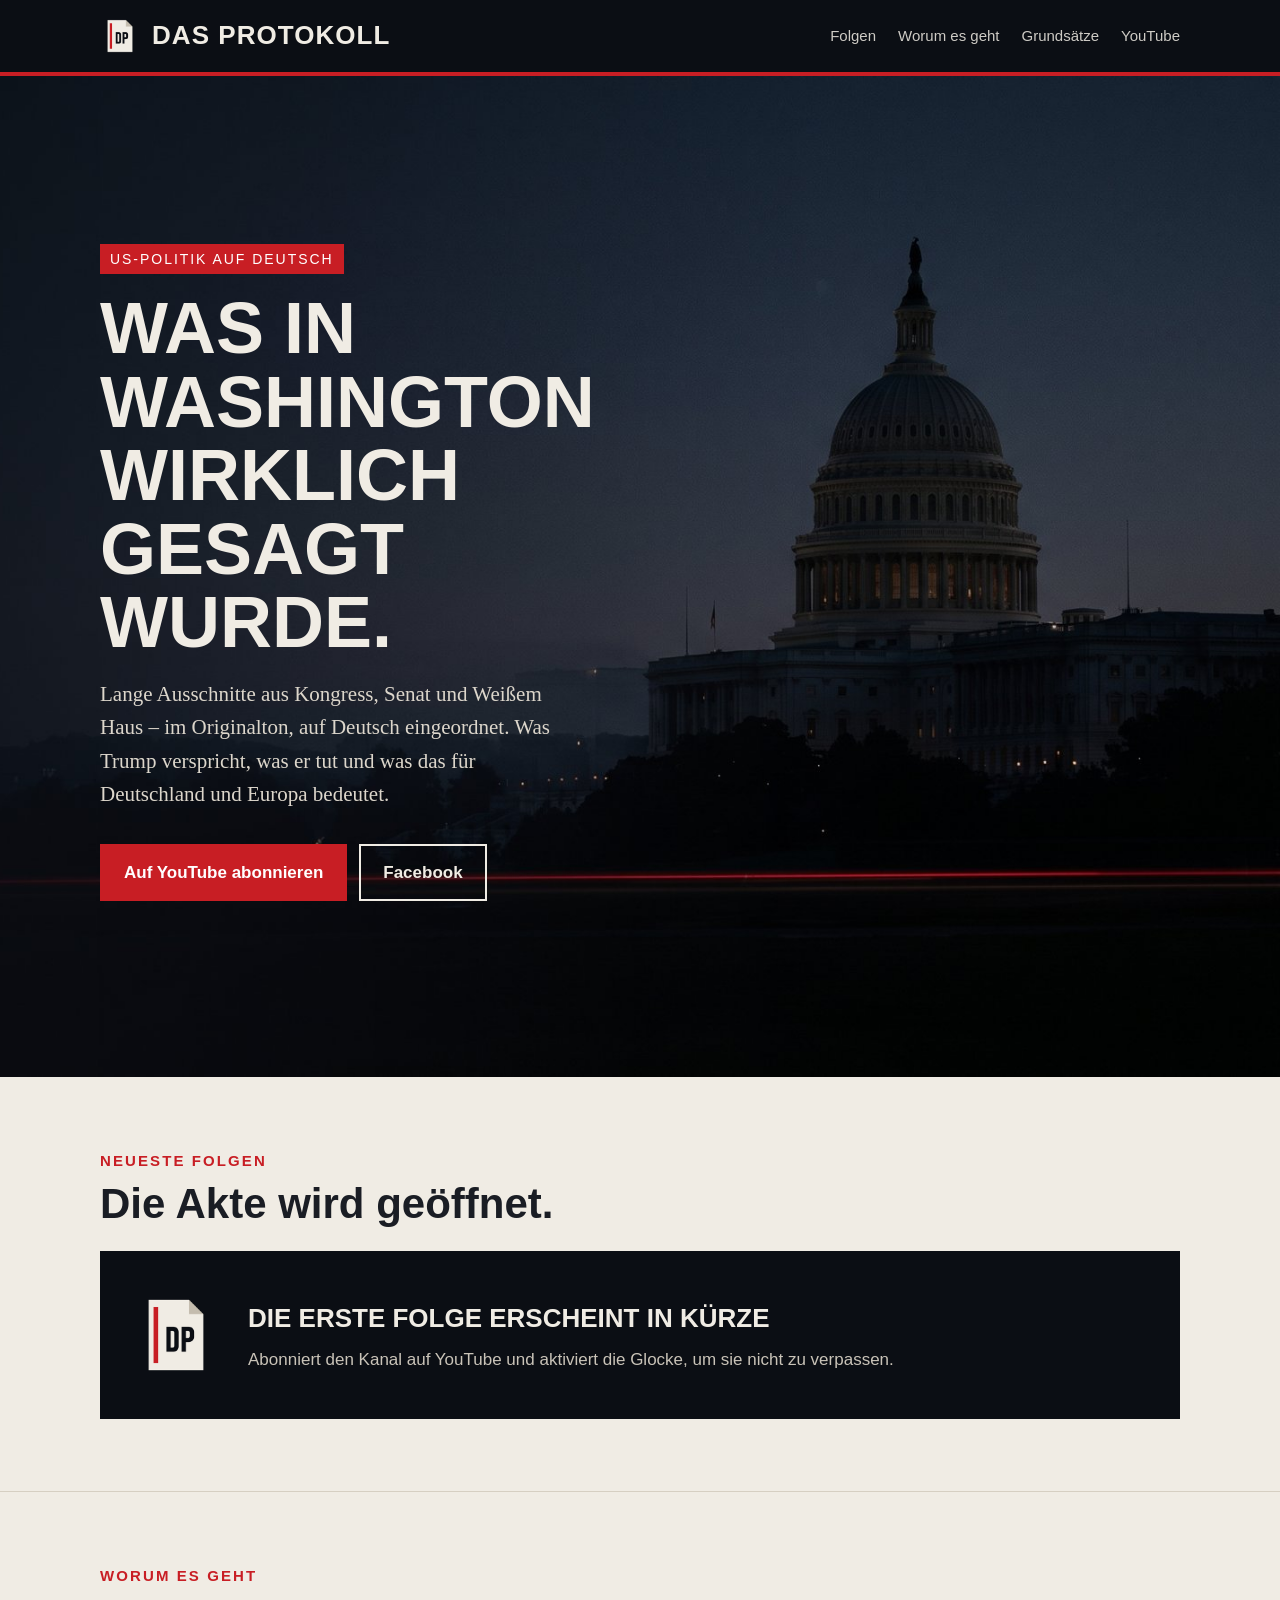
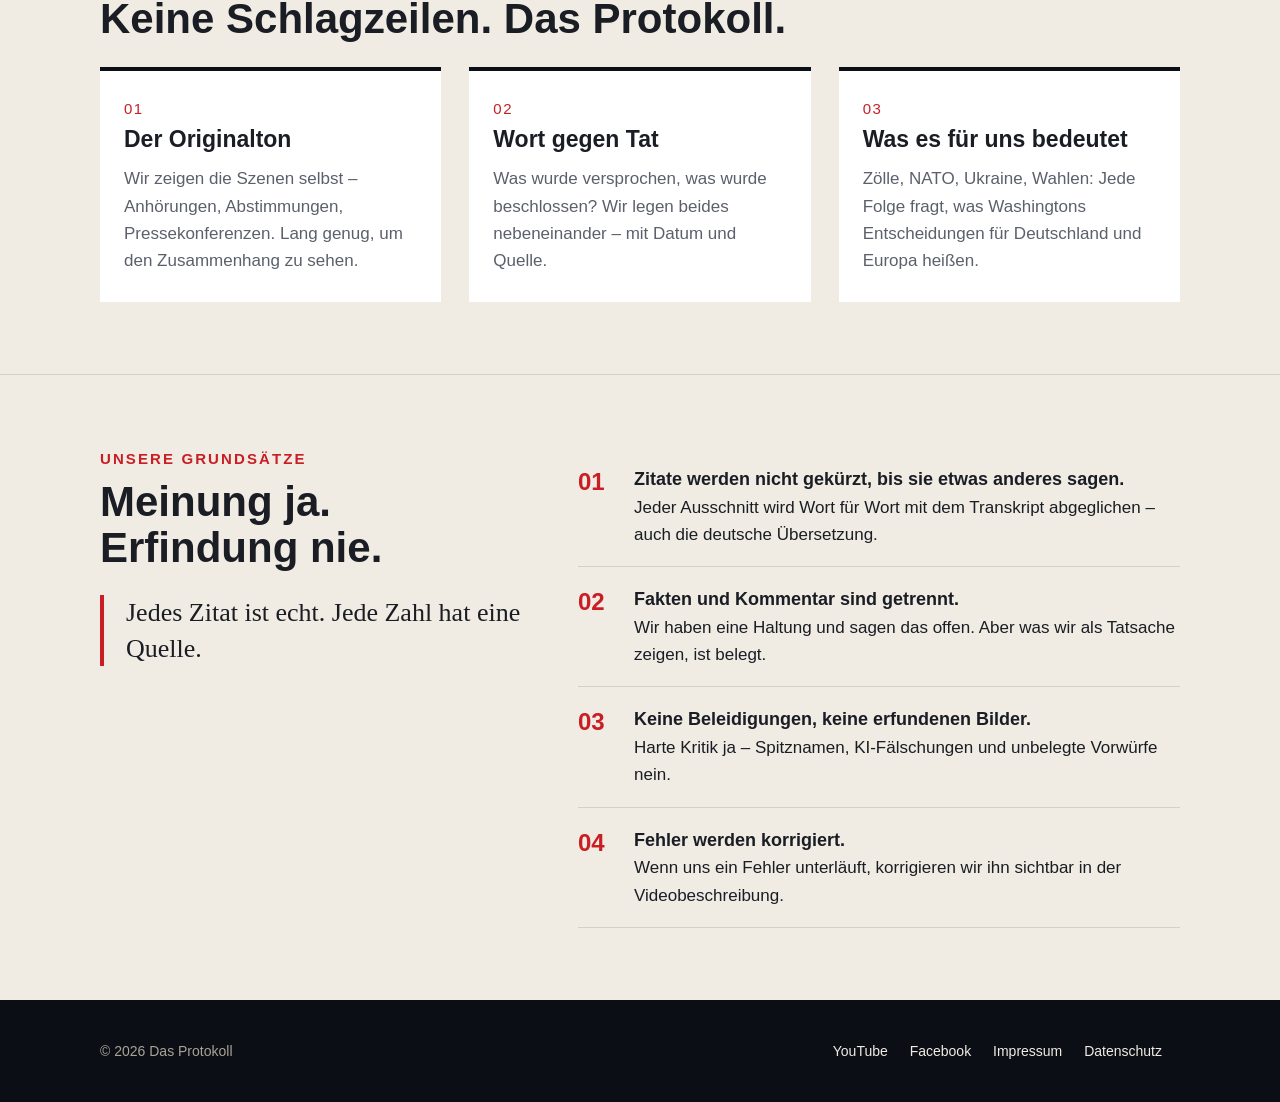
==== index.html @ 6131dcee "Website: erste Version" ====
<!doctype html>
<html lang="de">
<head>
  <meta charset="utf-8">
  <meta name="viewport" content="width=device-width, initial-scale=1">
  <title>Das Protokoll – US-Politik auf Deutsch</title>
  <meta name="description" content="Das Protokoll zeigt, was in Washington wirklich gesagt und beschlossen wurde – mit dem Originalton aus Kongress, Senat und Weißem Haus, auf Deutsch eingeordnet.">
  <meta property="og:title" content="Das Protokoll – US-Politik auf Deutsch">
  <meta property="og:description" content="Was Trump verspricht, was er tut – und was das für Deutschland bedeutet. Mit dem Originalton.">
  <meta property="og:image" content="og.jpg">
  <meta property="og:type" content="website">
  <link rel="icon" href="favicon.png">
  <link rel="stylesheet" href="style.css">
</head>
<body>
  <header class="ust">
    <div class="kap">
      <a class="marka" href="index.html"><img src="logo.png" alt=""><span>Das Protokoll</span></a>
      <nav class="menu">
        <a href="#folgen">Folgen</a>
        <a href="#worum">Worum es geht</a>
        <a href="#grundsaetze">Grundsätze</a>
        <a href="https://www.youtube.com/@DasProtokollUSA">YouTube</a>
      </nav>
    </div>
  </header>

  <section class="giris">
    <div class="kap">
      <span class="ust-etiket">US-Politik auf Deutsch</span>
      <h1>Was in Washington wirklich gesagt wurde.</h1>
      <p>Lange Ausschnitte aus Kongress, Senat und Weißem Haus – im Originalton, auf Deutsch eingeordnet. Was Trump verspricht, was er tut und was das für Deutschland und Europa bedeutet.</p>
      <div class="dugmeler">
        <a class="dugme ana" href="https://www.youtube.com/@DasProtokollUSA?sub_confirmation=1">Auf YouTube abonnieren</a>
        <a class="dugme" href="https://www.facebook.com/profile.php?id=61595643362527">Facebook</a>
      </div>
    </div>
  </section>

  <section id="folgen">
    <div class="kap">
      <p class="bolum-baslik">Neueste Folgen</p>
      <h2>Die Akte wird geöffnet.</h2>
      <div class="folge-bos">
        <img src="logo.png" alt="">
        <div>
          <h3>Die erste Folge erscheint in Kürze</h3>
          <p>Abonniert den Kanal auf YouTube und aktiviert die Glocke, um sie nicht zu verpassen.</p>
        </div>
      </div>
    </div>
  </section>

  <section id="worum" class="ince">
    <div class="kap">
      <p class="bolum-baslik">Worum es geht</p>
      <h2>Keine Schlagzeilen. Das Protokoll.</h2>
      <div class="izgara">
        <div class="kart">
          <p class="no">01</p>
          <h3>Der Originalton</h3>
          <p>Wir zeigen die Szenen selbst – Anhörungen, Abstimmungen, Pressekonferenzen. Lang genug, um den Zusammenhang zu sehen.</p>
        </div>
        <div class="kart">
          <p class="no">02</p>
          <h3>Wort gegen Tat</h3>
          <p>Was wurde versprochen, was wurde beschlossen? Wir legen beides nebeneinander – mit Datum und Quelle.</p>
        </div>
        <div class="kart">
          <p class="no">03</p>
          <h3>Was es für uns bedeutet</h3>
          <p>Zölle, NATO, Ukraine, Wahlen: Jede Folge fragt, was Washingtons Entscheidungen für Deutschland und Europa heißen.</p>
        </div>
      </div>
    </div>
  </section>

  <section id="grundsaetze" class="ince">
    <div class="kap grundsatz">
      <div>
        <p class="bolum-baslik">Unsere Grundsätze</p>
        <h2>Meinung ja. Erfindung nie.</h2>
        <p class="zitat">Jedes Zitat ist echt. Jede Zahl hat eine Quelle.</p>
      </div>
      <ol>
        <li><strong>Zitate werden nicht gekürzt, bis sie etwas anderes sagen.</strong>Jeder Ausschnitt wird Wort für Wort mit dem Transkript abgeglichen – auch die deutsche Übersetzung.</li>
        <li><strong>Fakten und Kommentar sind getrennt.</strong>Wir haben eine Haltung und sagen das offen. Aber was wir als Tatsache zeigen, ist belegt.</li>
        <li><strong>Keine Beleidigungen, keine erfundenen Bilder.</strong>Harte Kritik ja – Spitznamen, KI-Fälschungen und unbelegte Vorwürfe nein.</li>
        <li><strong>Fehler werden korrigiert.</strong>Wenn uns ein Fehler unterläuft, korrigieren wir ihn sichtbar in der Videobeschreibung.</li>
      </ol>
    </div>
  </section>

  <footer class="alt">
    <div class="kap">
      <div>© 2026 Das Protokoll</div>
      <div>
        <a href="https://www.youtube.com/@DasProtokollUSA">YouTube</a>
        <a href="https://www.facebook.com/profile.php?id=61595643362527">Facebook</a>
        <a href="impressum.html">Impressum</a>
        <a href="datenschutz.html">Datenschutz</a>
      </div>
    </div>
  </footer>
</body>
</html>
---- style.css ----
/* Das Protokoll – Website. Keine externen Schriften oder Skripte (DSGVO). */
:root {
  --lacivert: #0B0E14;
  --lacivert-2: #141925;
  --kagit: #F0ECE4;
  --kagit-2: #E4DED2;
  --metin: #1A1D24;
  --soluk: #5B606B;
  --kirmizi: #C81E24;
  --cizgi: #D6CFC2;
  --baslik: "Bahnschrift", "DIN Alternate", "Barlow Condensed", "Roboto Condensed", "Arial Narrow", sans-serif;
  --govde: "Segoe UI", "Helvetica Neue", Arial, sans-serif;
  --serif: Georgia, "Times New Roman", serif;
}

* { box-sizing: border-box; }
html { scroll-behavior: smooth; }
body {
  margin: 0;
  background: var(--kagit);
  color: var(--metin);
  font-family: var(--govde);
  font-size: 17px;
  line-height: 1.6;
  -webkit-font-smoothing: antialiased;
}
a { color: inherit; }
img { max-width: 100%; display: block; }
.kap { max-width: 1120px; margin: 0 auto; padding: 0 20px; }

/* Ust serit */
.ust { background: var(--lacivert); color: var(--kagit); border-bottom: 4px solid var(--kirmizi); }
.ust .kap { display: flex; align-items: center; justify-content: space-between; height: 72px; gap: 16px; }
.marka { display: flex; align-items: center; gap: 12px; text-decoration: none; }
.marka img { width: 40px; height: 40px; }
.marka span { font-family: var(--baslik); font-weight: 700; font-size: 26px; letter-spacing: .04em; text-transform: uppercase; }
.menu { display: flex; gap: 22px; font-size: 15px; }
.menu a { text-decoration: none; opacity: .85; }
.menu a:hover { opacity: 1; text-decoration: underline; text-decoration-color: var(--kirmizi); text-underline-offset: 6px; }

/* Giris */
.giris { background: var(--lacivert) url("hero.jpg") right center / cover no-repeat; color: var(--kagit); }
.giris .kap { padding-top: 96px; padding-bottom: 104px; }
.ust-etiket { display: inline-block; font-family: var(--baslik); font-size: 14px; letter-spacing: .14em; text-transform: uppercase; color: #fff; background: var(--kirmizi); padding: 4px 10px; }
.giris h1 { font-family: var(--baslik); font-weight: 700; font-size: clamp(40px, 6vw, 72px); line-height: 1.02; margin: 18px 0 18px; max-width: 14ch; text-transform: uppercase; }
.giris p { font-family: var(--serif); font-size: clamp(18px, 2vw, 21px); max-width: 46ch; color: #DCD6CB; margin: 0 0 32px; }
.dugmeler { display: flex; flex-wrap: wrap; gap: 12px; }
.dugme { display: inline-flex; align-items: center; gap: 8px; padding: 13px 22px; font-weight: 600; text-decoration: none; border: 2px solid var(--kagit); }
.dugme.ana { background: var(--kirmizi); border-color: var(--kirmizi); color: #fff; }
.dugme:hover { filter: brightness(1.1); }

/* Bolumler */
section { padding: 72px 0; }
.bolum-baslik { font-family: var(--baslik); font-weight: 700; font-size: 15px; letter-spacing: .14em; text-transform: uppercase; color: var(--kirmizi); margin: 0 0 8px; }
h2 { font-family: var(--baslik); font-weight: 700; font-size: clamp(30px, 4vw, 42px); line-height: 1.1; margin: 0 0 24px; }
.ince { border-top: 1px solid var(--cizgi); }

.izgara { display: grid; grid-template-columns: repeat(3, 1fr); gap: 28px; }
.kart { background: #fff; border-top: 4px solid var(--lacivert); padding: 26px 24px 28px; }
.kart h3 { font-family: var(--baslik); font-size: 23px; margin: 0 0 8px; }
.kart p { margin: 0; color: var(--soluk); }
.kart .no { font-family: var(--baslik); color: var(--kirmizi); font-size: 15px; letter-spacing: .1em; }

.folge-bos { background: var(--lacivert); color: var(--kagit); padding: 40px 32px; display: flex; gap: 28px; align-items: center; }
.folge-bos img { width: 88px; flex: none; }
.folge-bos h3 { font-family: var(--baslik); font-size: 26px; margin: 0 0 6px; text-transform: uppercase; }
.folge-bos p { margin: 0; color: #C9C3B8; }

.grundsatz { display: grid; grid-template-columns: 1fr 1.4fr; gap: 48px; align-items: start; }
.grundsatz ol { margin: 0; padding: 0; list-style: none; counter-reset: g; }
.grundsatz li { counter-increment: g; padding: 18px 0 18px 56px; position: relative; border-bottom: 1px solid var(--cizgi); }
.grundsatz li::before { content: counter(g, decimal-leading-zero); position: absolute; left: 0; top: 16px; font-family: var(--baslik); font-weight: 700; font-size: 24px; color: var(--kirmizi); }
.grundsatz li strong { display: block; font-size: 18px; }
.zitat { font-family: var(--serif); font-size: 26px; line-height: 1.35; border-left: 4px solid var(--kirmizi); padding-left: 22px; margin: 0; }

/* Alt bilgi */
.alt { background: var(--lacivert); color: #A9A398; font-size: 14px; padding: 40px 0; }
.alt .kap { display: flex; flex-wrap: wrap; justify-content: space-between; gap: 16px; }
.alt a { color: var(--kagit); text-decoration: none; margin-right: 18px; }
.alt a:hover { text-decoration: underline; }

/* Metin sayfalari (Impressum, Datenschutz) */
.metin { max-width: 760px; padding: 64px 20px 80px; margin: 0 auto; }
.metin h1 { font-family: var(--baslik); font-size: 42px; margin: 0 0 24px; }
.metin h2 { font-size: 24px; margin: 36px 0 10px; }
.uyari { background: #FFF4D6; border-left: 4px solid #D9A400; padding: 12px 16px; }

@media (max-width: 860px) {
  .izgara { grid-template-columns: 1fr; }
  .grundsatz { grid-template-columns: 1fr; gap: 24px; }
  .menu { display: none; }
  .giris { background-position: 70% center; }
  .folge-bos { flex-direction: column; align-items: flex-start; }
}
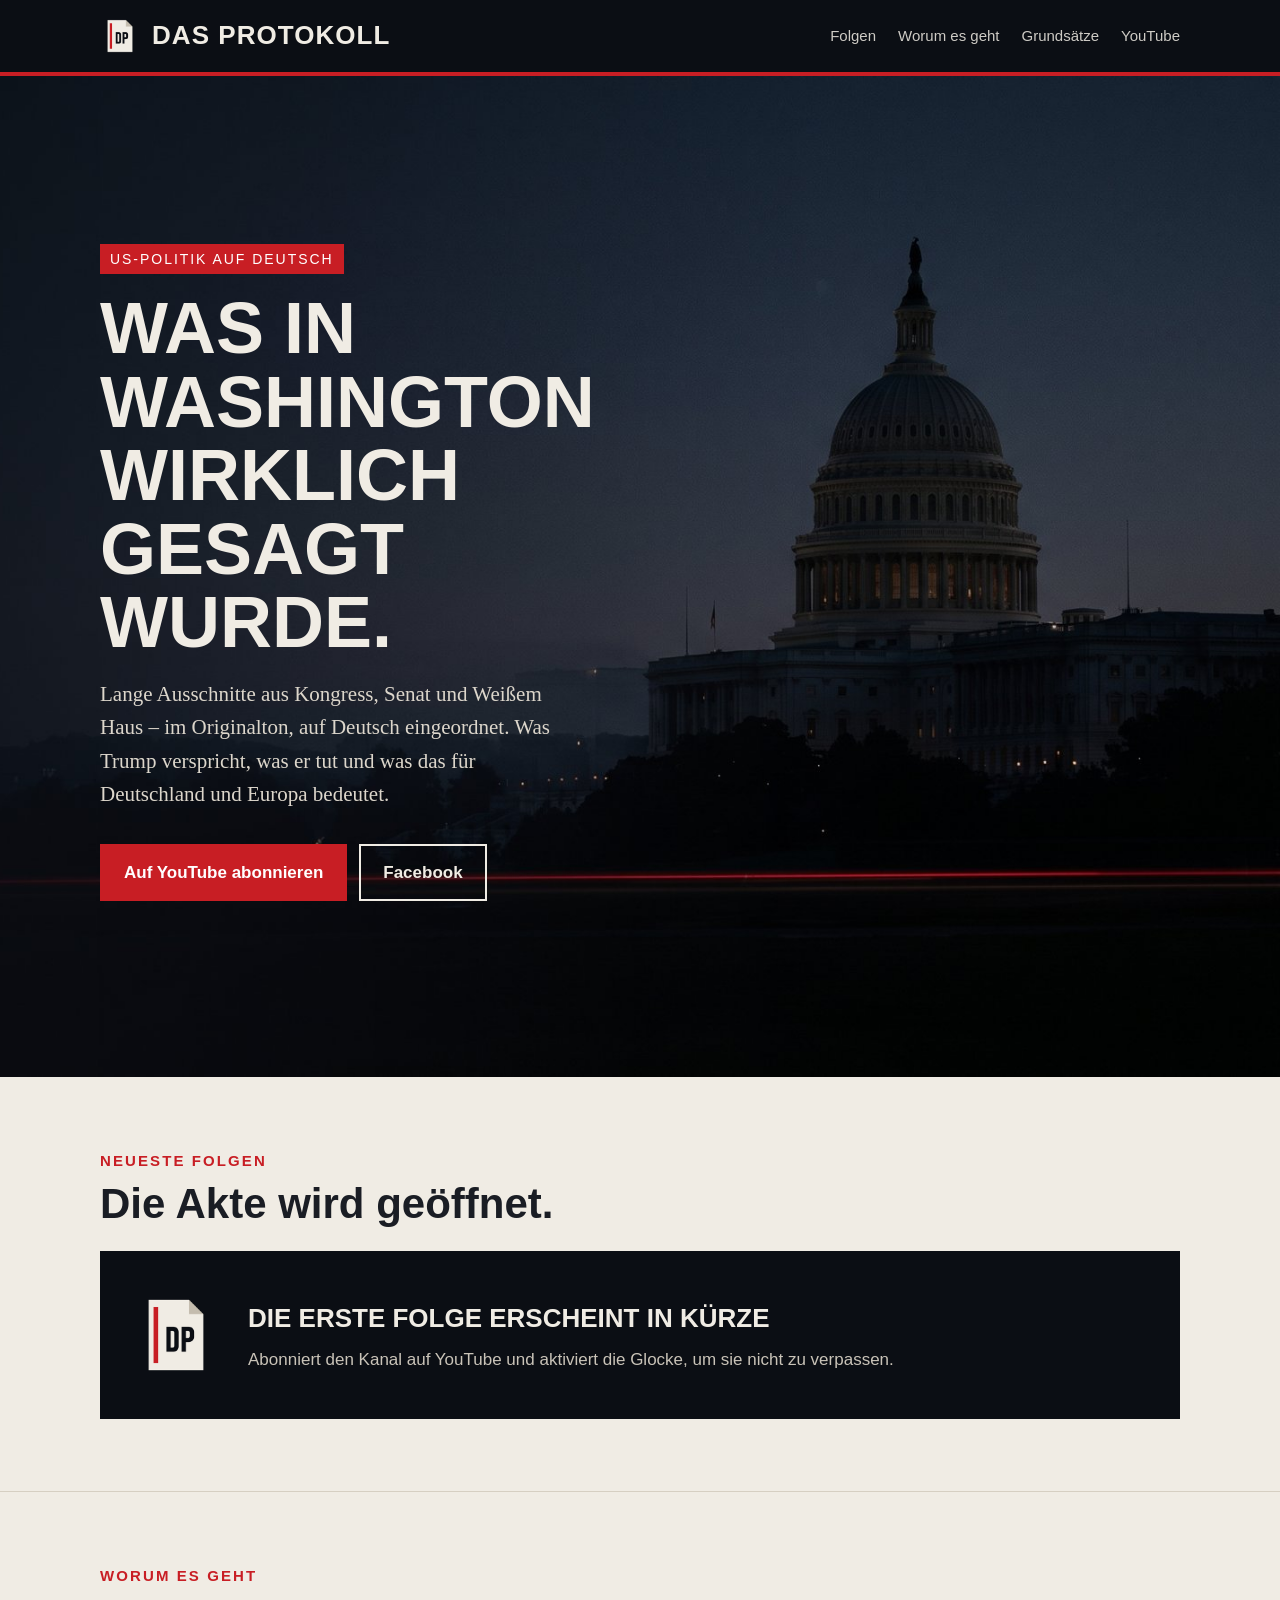
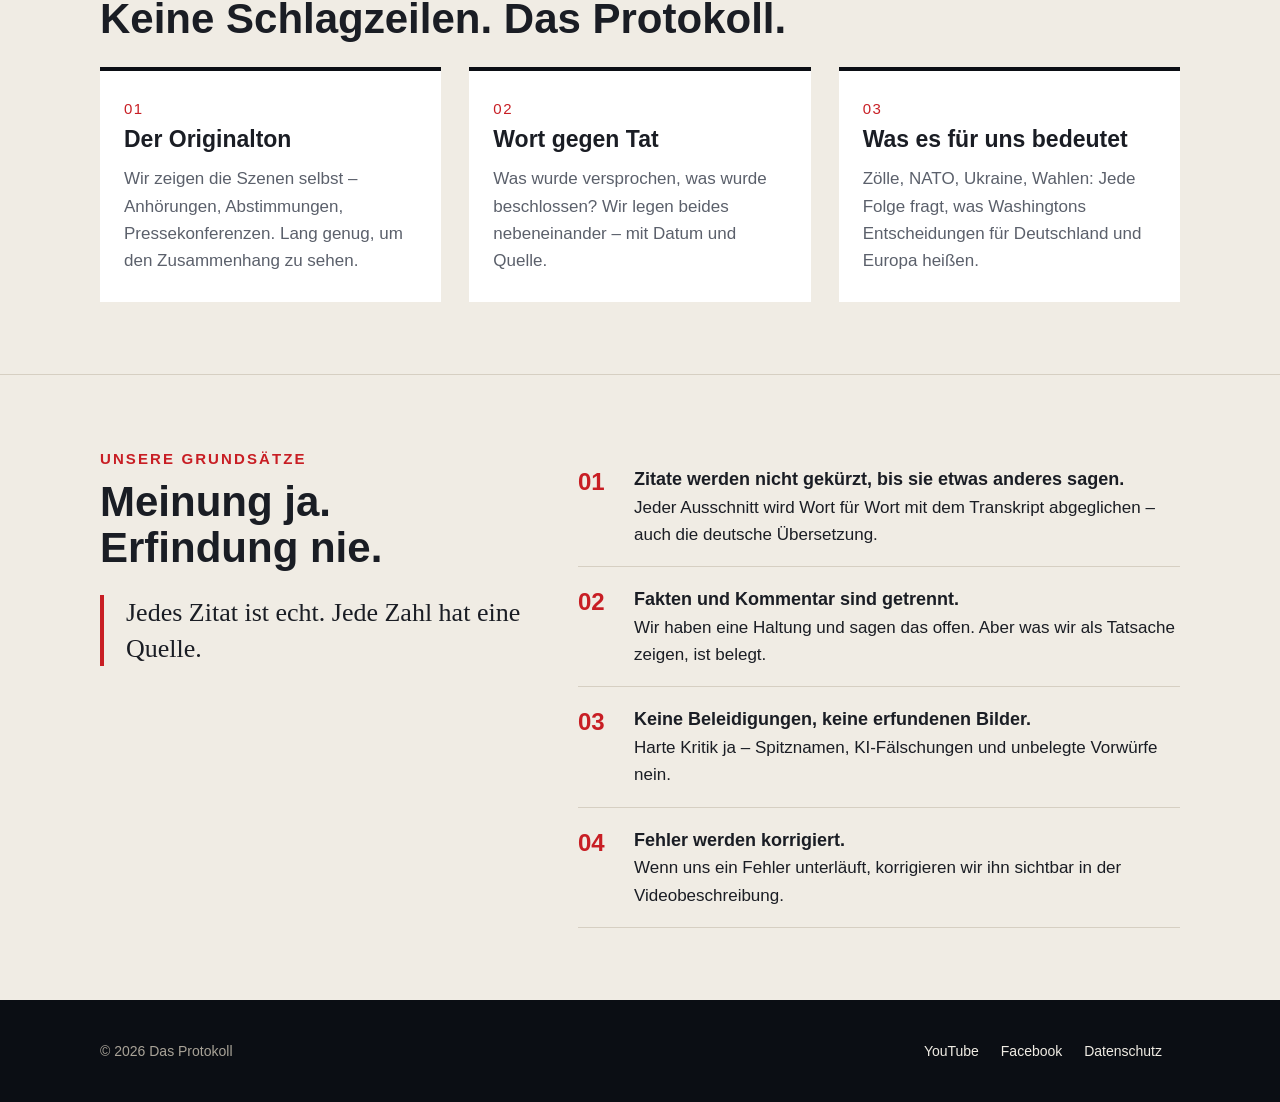
==== commit c98e85b8: "Impressum-Link entfernt" ====
--- a/index.html
+++ b/index.html
@@ -97,7 +97,6 @@
       <div>
         <a href="https://www.youtube.com/@DasProtokollUSA">YouTube</a>
         <a href="https://www.facebook.com/profile.php?id=61595643362527">Facebook</a>
-        <a href="impressum.html">Impressum</a>
         <a href="datenschutz.html">Datenschutz</a>
       </div>
     </div>
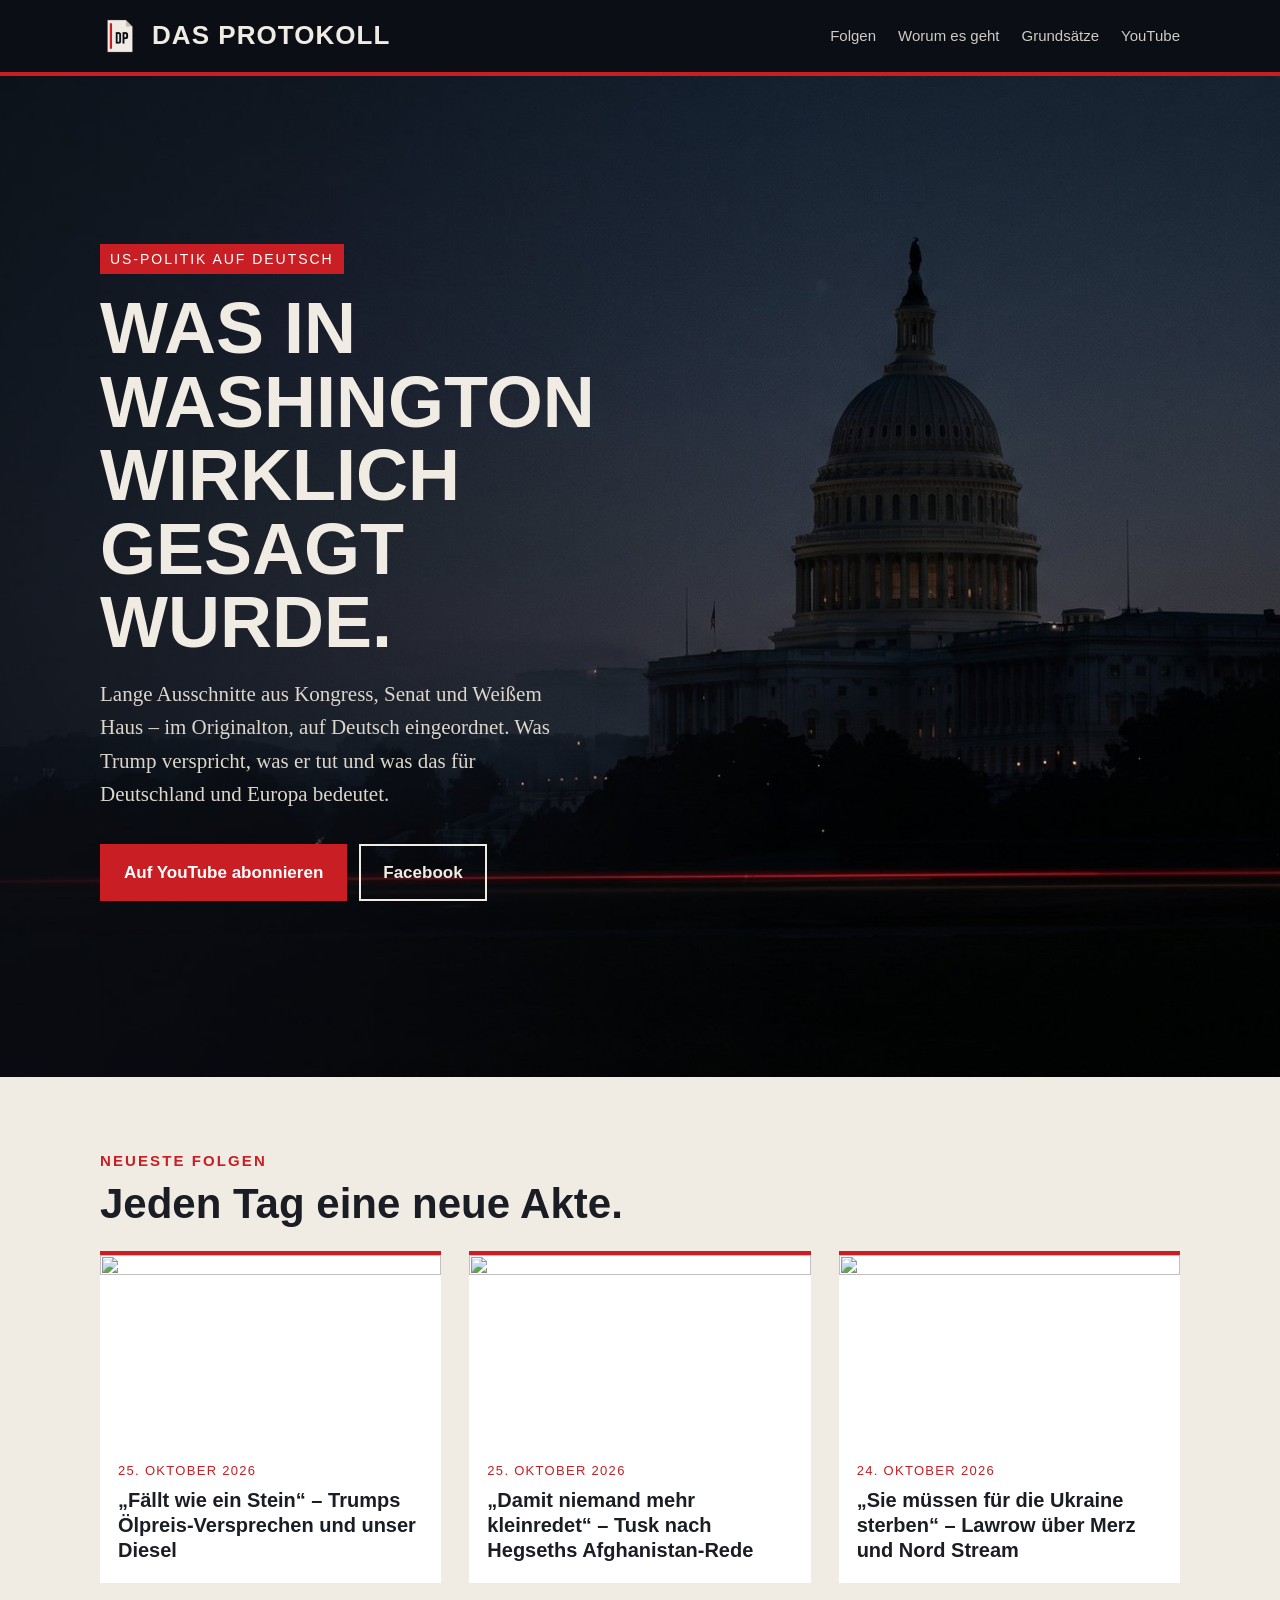
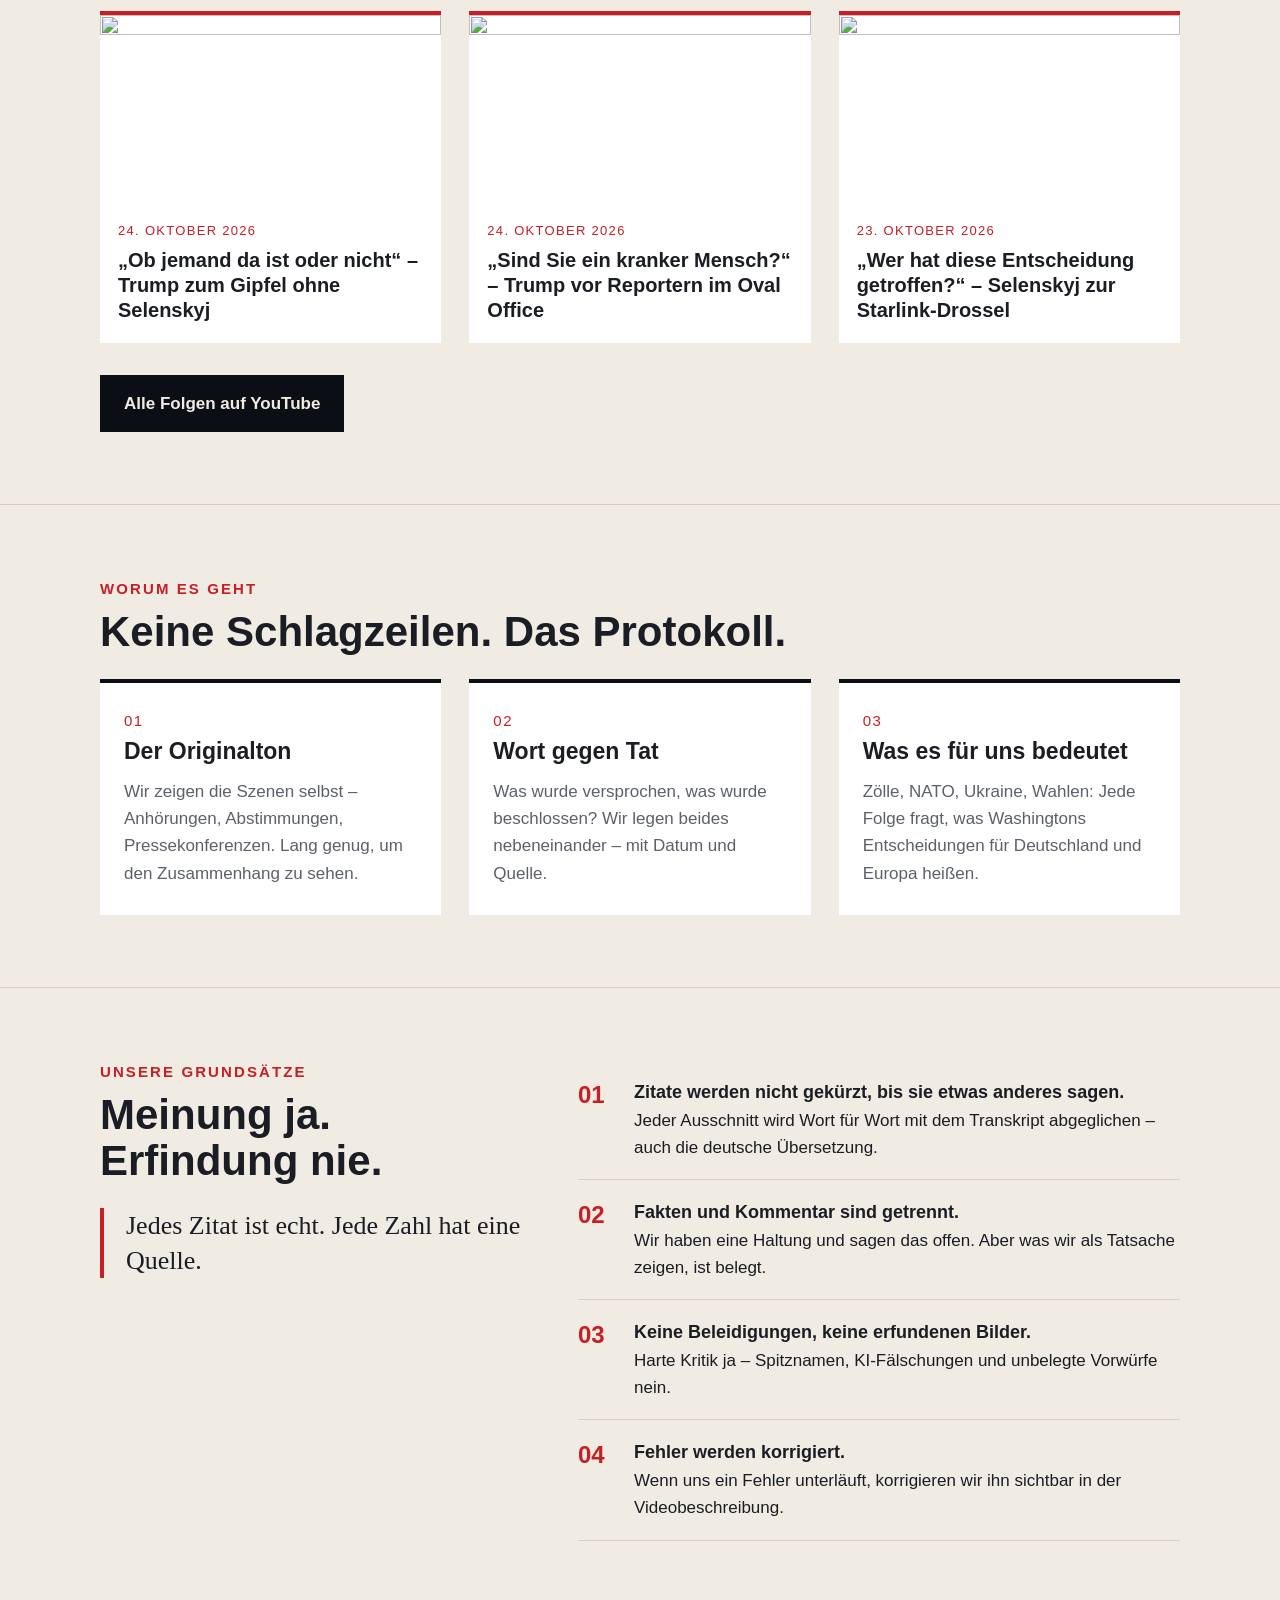
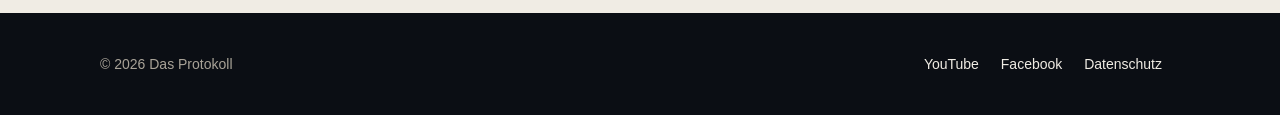
==== commit c1a1a861: "Website: neueste Folgen" ====
--- a/index.html
+++ b/index.html
@@ -1,105 +1,131 @@
-<!doctype html>
-<html lang="de">
-<head>
-  <meta charset="utf-8">
-  <meta name="viewport" content="width=device-width, initial-scale=1">
-  <title>Das Protokoll – US-Politik auf Deutsch</title>
-  <meta name="description" content="Das Protokoll zeigt, was in Washington wirklich gesagt und beschlossen wurde – mit dem Originalton aus Kongress, Senat und Weißem Haus, auf Deutsch eingeordnet.">
-  <meta property="og:title" content="Das Protokoll – US-Politik auf Deutsch">
-  <meta property="og:description" content="Was Trump verspricht, was er tut – und was das für Deutschland bedeutet. Mit dem Originalton.">
-  <meta property="og:image" content="og.jpg">
-  <meta property="og:type" content="website">
-  <link rel="icon" href="favicon.png">
-  <link rel="stylesheet" href="style.css">
-</head>
-<body>
-  <header class="ust">
-    <div class="kap">
-      <a class="marka" href="index.html"><img src="logo.png" alt=""><span>Das Protokoll</span></a>
-      <nav class="menu">
-        <a href="#folgen">Folgen</a>
-        <a href="#worum">Worum es geht</a>
-        <a href="#grundsaetze">Grundsätze</a>
-        <a href="https://www.youtube.com/@DasProtokollUSA">YouTube</a>
-      </nav>
-    </div>
-  </header>
-
-  <section class="giris">
-    <div class="kap">
-      <span class="ust-etiket">US-Politik auf Deutsch</span>
-      <h1>Was in Washington wirklich gesagt wurde.</h1>
-      <p>Lange Ausschnitte aus Kongress, Senat und Weißem Haus – im Originalton, auf Deutsch eingeordnet. Was Trump verspricht, was er tut und was das für Deutschland und Europa bedeutet.</p>
-      <div class="dugmeler">
-        <a class="dugme ana" href="https://www.youtube.com/@DasProtokollUSA?sub_confirmation=1">Auf YouTube abonnieren</a>
-        <a class="dugme" href="https://www.facebook.com/profile.php?id=61595643362527">Facebook</a>
-      </div>
-    </div>
-  </section>
-
-  <section id="folgen">
-    <div class="kap">
-      <p class="bolum-baslik">Neueste Folgen</p>
-      <h2>Die Akte wird geöffnet.</h2>
-      <div class="folge-bos">
-        <img src="logo.png" alt="">
-        <div>
-          <h3>Die erste Folge erscheint in Kürze</h3>
-          <p>Abonniert den Kanal auf YouTube und aktiviert die Glocke, um sie nicht zu verpassen.</p>
-        </div>
-      </div>
-    </div>
-  </section>
-
-  <section id="worum" class="ince">
-    <div class="kap">
-      <p class="bolum-baslik">Worum es geht</p>
-      <h2>Keine Schlagzeilen. Das Protokoll.</h2>
-      <div class="izgara">
-        <div class="kart">
-          <p class="no">01</p>
-          <h3>Der Originalton</h3>
-          <p>Wir zeigen die Szenen selbst – Anhörungen, Abstimmungen, Pressekonferenzen. Lang genug, um den Zusammenhang zu sehen.</p>
-        </div>
-        <div class="kart">
-          <p class="no">02</p>
-          <h3>Wort gegen Tat</h3>
-          <p>Was wurde versprochen, was wurde beschlossen? Wir legen beides nebeneinander – mit Datum und Quelle.</p>
-        </div>
-        <div class="kart">
-          <p class="no">03</p>
-          <h3>Was es für uns bedeutet</h3>
-          <p>Zölle, NATO, Ukraine, Wahlen: Jede Folge fragt, was Washingtons Entscheidungen für Deutschland und Europa heißen.</p>
-        </div>
-      </div>
-    </div>
-  </section>
-
-  <section id="grundsaetze" class="ince">
-    <div class="kap grundsatz">
-      <div>
-        <p class="bolum-baslik">Unsere Grundsätze</p>
-        <h2>Meinung ja. Erfindung nie.</h2>
-        <p class="zitat">Jedes Zitat ist echt. Jede Zahl hat eine Quelle.</p>
-      </div>
-      <ol>
-        <li><strong>Zitate werden nicht gekürzt, bis sie etwas anderes sagen.</strong>Jeder Ausschnitt wird Wort für Wort mit dem Transkript abgeglichen – auch die deutsche Übersetzung.</li>
-        <li><strong>Fakten und Kommentar sind getrennt.</strong>Wir haben eine Haltung und sagen das offen. Aber was wir als Tatsache zeigen, ist belegt.</li>
-        <li><strong>Keine Beleidigungen, keine erfundenen Bilder.</strong>Harte Kritik ja – Spitznamen, KI-Fälschungen und unbelegte Vorwürfe nein.</li>
-        <li><strong>Fehler werden korrigiert.</strong>Wenn uns ein Fehler unterläuft, korrigieren wir ihn sichtbar in der Videobeschreibung.</li>
-      </ol>
-    </div>
-  </section>
-
-  <footer class="alt">
-    <div class="kap">
-      <div>© 2026 Das Protokoll</div>
-      <div>
-        <a href="https://www.youtube.com/@DasProtokollUSA">YouTube</a>
-        <a href="https://www.facebook.com/profile.php?id=61595643362527">Facebook</a>
-        <a href="datenschutz.html">Datenschutz</a>
-      </div>
-    </div>
-  </footer>
-</body>
-</html>
+<!doctype html>
+<html lang="de">
+<head>
+  <meta charset="utf-8">
+  <meta name="viewport" content="width=device-width, initial-scale=1">
+  <title>Das Protokoll – US-Politik auf Deutsch</title>
+  <meta name="description" content="Das Protokoll zeigt, was in Washington wirklich gesagt und beschlossen wurde – mit dem Originalton aus Kongress, Senat und Weißem Haus, auf Deutsch eingeordnet.">
+  <meta property="og:title" content="Das Protokoll – US-Politik auf Deutsch">
+  <meta property="og:description" content="Was Trump verspricht, was er tut – und was das für Deutschland bedeutet. Mit dem Originalton.">
+  <meta property="og:image" content="og.jpg">
+  <meta property="og:type" content="website">
+  <link rel="icon" href="favicon.png">
+  <link rel="stylesheet" href="style.css">
+</head>
+<body>
+  <header class="ust">
+    <div class="kap">
+      <a class="marka" href="index.html"><img src="logo.png" alt=""><span>Das Protokoll</span></a>
+      <nav class="menu">
+        <a href="#folgen">Folgen</a>
+        <a href="#worum">Worum es geht</a>
+        <a href="#grundsaetze">Grundsätze</a>
+        <a href="https://www.youtube.com/@DasProtokollUSA">YouTube</a>
+      </nav>
+    </div>
+  </header>
+
+  <section class="giris">
+    <div class="kap">
+      <span class="ust-etiket">US-Politik auf Deutsch</span>
+      <h1>Was in Washington wirklich gesagt wurde.</h1>
+      <p>Lange Ausschnitte aus Kongress, Senat und Weißem Haus – im Originalton, auf Deutsch eingeordnet. Was Trump verspricht, was er tut und was das für Deutschland und Europa bedeutet.</p>
+      <div class="dugmeler">
+        <a class="dugme ana" href="https://www.youtube.com/@DasProtokollUSA?sub_confirmation=1">Auf YouTube abonnieren</a>
+        <a class="dugme" href="https://www.facebook.com/profile.php?id=61595643362527">Facebook</a>
+      </div>
+    </div>
+  </section>
+
+  <section id="folgen">
+    <div class="kap">
+      <p class="bolum-baslik">Neueste Folgen</p>
+      <h2>Jeden Tag eine neue Akte.</h2>
+      <div class="folgen">
+        <a class="folge" href="https://www.youtube.com/watch?v=1FyXoQRqJM8">
+          <img src="folgen/1FyXoQRqJM8.jpg" alt="" loading="lazy" width="640" height="360">
+          <span class="tarih">25. Oktober 2026</span>
+          <h3>„Fällt wie ein Stein“ – Trumps Ölpreis-Versprechen und unser Diesel</h3>
+        </a>
+        <a class="folge" href="https://www.youtube.com/watch?v=ceec20Od2TI">
+          <img src="folgen/ceec20Od2TI.jpg" alt="" loading="lazy" width="640" height="360">
+          <span class="tarih">25. Oktober 2026</span>
+          <h3>„Damit niemand mehr kleinredet“ – Tusk nach Hegseths Afghanistan-Rede</h3>
+        </a>
+        <a class="folge" href="https://www.youtube.com/watch?v=LUX_JAW_d84">
+          <img src="folgen/LUX_JAW_d84.jpg" alt="" loading="lazy" width="640" height="360">
+          <span class="tarih">24. Oktober 2026</span>
+          <h3>„Sie müssen für die Ukraine sterben“ – Lawrow über Merz und Nord Stream</h3>
+        </a>
+        <a class="folge" href="https://www.youtube.com/watch?v=O9FWbqjoMH4">
+          <img src="folgen/O9FWbqjoMH4.jpg" alt="" loading="lazy" width="640" height="360">
+          <span class="tarih">24. Oktober 2026</span>
+          <h3>„Ob jemand da ist oder nicht“ – Trump zum Gipfel ohne Selenskyj</h3>
+        </a>
+        <a class="folge" href="https://www.youtube.com/watch?v=JmhL-m8CVzE">
+          <img src="folgen/JmhL-m8CVzE.jpg" alt="" loading="lazy" width="640" height="360">
+          <span class="tarih">24. Oktober 2026</span>
+          <h3>„Sind Sie ein kranker Mensch?“ – Trump vor Reportern im Oval Office</h3>
+        </a>
+        <a class="folge" href="https://www.youtube.com/watch?v=FbPpDNR1DEM">
+          <img src="folgen/FbPpDNR1DEM.jpg" alt="" loading="lazy" width="640" height="360">
+          <span class="tarih">23. Oktober 2026</span>
+          <h3>„Wer hat diese Entscheidung getroffen?“ – Selenskyj zur Starlink-Drossel</h3>
+        </a>
+      </div>
+      <p class="hepsi"><a class="dugme koyu" href="https://www.youtube.com/@DasProtokollUSA/videos">Alle Folgen auf YouTube</a></p>
+    </div>
+  </section>
+
+  <section id="worum" class="ince">
+    <div class="kap">
+      <p class="bolum-baslik">Worum es geht</p>
+      <h2>Keine Schlagzeilen. Das Protokoll.</h2>
+      <div class="izgara">
+        <div class="kart">
+          <p class="no">01</p>
+          <h3>Der Originalton</h3>
+          <p>Wir zeigen die Szenen selbst – Anhörungen, Abstimmungen, Pressekonferenzen. Lang genug, um den Zusammenhang zu sehen.</p>
+        </div>
+        <div class="kart">
+          <p class="no">02</p>
+          <h3>Wort gegen Tat</h3>
+          <p>Was wurde versprochen, was wurde beschlossen? Wir legen beides nebeneinander – mit Datum und Quelle.</p>
+        </div>
+        <div class="kart">
+          <p class="no">03</p>
+          <h3>Was es für uns bedeutet</h3>
+          <p>Zölle, NATO, Ukraine, Wahlen: Jede Folge fragt, was Washingtons Entscheidungen für Deutschland und Europa heißen.</p>
+        </div>
+      </div>
+    </div>
+  </section>
+
+  <section id="grundsaetze" class="ince">
+    <div class="kap grundsatz">
+      <div>
+        <p class="bolum-baslik">Unsere Grundsätze</p>
+        <h2>Meinung ja. Erfindung nie.</h2>
+        <p class="zitat">Jedes Zitat ist echt. Jede Zahl hat eine Quelle.</p>
+      </div>
+      <ol>
+        <li><strong>Zitate werden nicht gekürzt, bis sie etwas anderes sagen.</strong>Jeder Ausschnitt wird Wort für Wort mit dem Transkript abgeglichen – auch die deutsche Übersetzung.</li>
+        <li><strong>Fakten und Kommentar sind getrennt.</strong>Wir haben eine Haltung und sagen das offen. Aber was wir als Tatsache zeigen, ist belegt.</li>
+        <li><strong>Keine Beleidigungen, keine erfundenen Bilder.</strong>Harte Kritik ja – Spitznamen, KI-Fälschungen und unbelegte Vorwürfe nein.</li>
+        <li><strong>Fehler werden korrigiert.</strong>Wenn uns ein Fehler unterläuft, korrigieren wir ihn sichtbar in der Videobeschreibung.</li>
+      </ol>
+    </div>
+  </section>
+
+  <footer class="alt">
+    <div class="kap">
+      <div>© 2026 Das Protokoll</div>
+      <div>
+        <a href="https://www.youtube.com/@DasProtokollUSA">YouTube</a>
+        <a href="https://www.facebook.com/profile.php?id=61595643362527">Facebook</a>
+        <a href="datenschutz.html">Datenschutz</a>
+      </div>
+    </div>
+  </footer>
+</body>
+</html>
--- a/style.css
+++ b/style.css
@@ -1,94 +1,105 @@
-/* Das Protokoll – Website. Keine externen Schriften oder Skripte (DSGVO). */
-:root {
-  --lacivert: #0B0E14;
-  --lacivert-2: #141925;
-  --kagit: #F0ECE4;
-  --kagit-2: #E4DED2;
-  --metin: #1A1D24;
-  --soluk: #5B606B;
-  --kirmizi: #C81E24;
-  --cizgi: #D6CFC2;
-  --baslik: "Bahnschrift", "DIN Alternate", "Barlow Condensed", "Roboto Condensed", "Arial Narrow", sans-serif;
-  --govde: "Segoe UI", "Helvetica Neue", Arial, sans-serif;
-  --serif: Georgia, "Times New Roman", serif;
-}
-
-* { box-sizing: border-box; }
-html { scroll-behavior: smooth; }
-body {
-  margin: 0;
-  background: var(--kagit);
-  color: var(--metin);
-  font-family: var(--govde);
-  font-size: 17px;
-  line-height: 1.6;
-  -webkit-font-smoothing: antialiased;
-}
-a { color: inherit; }
-img { max-width: 100%; display: block; }
-.kap { max-width: 1120px; margin: 0 auto; padding: 0 20px; }
-
-/* Ust serit */
-.ust { background: var(--lacivert); color: var(--kagit); border-bottom: 4px solid var(--kirmizi); }
-.ust .kap { display: flex; align-items: center; justify-content: space-between; height: 72px; gap: 16px; }
-.marka { display: flex; align-items: center; gap: 12px; text-decoration: none; }
-.marka img { width: 40px; height: 40px; }
-.marka span { font-family: var(--baslik); font-weight: 700; font-size: 26px; letter-spacing: .04em; text-transform: uppercase; }
-.menu { display: flex; gap: 22px; font-size: 15px; }
-.menu a { text-decoration: none; opacity: .85; }
-.menu a:hover { opacity: 1; text-decoration: underline; text-decoration-color: var(--kirmizi); text-underline-offset: 6px; }
-
-/* Giris */
-.giris { background: var(--lacivert) url("hero.jpg") right center / cover no-repeat; color: var(--kagit); }
-.giris .kap { padding-top: 96px; padding-bottom: 104px; }
-.ust-etiket { display: inline-block; font-family: var(--baslik); font-size: 14px; letter-spacing: .14em; text-transform: uppercase; color: #fff; background: var(--kirmizi); padding: 4px 10px; }
-.giris h1 { font-family: var(--baslik); font-weight: 700; font-size: clamp(40px, 6vw, 72px); line-height: 1.02; margin: 18px 0 18px; max-width: 14ch; text-transform: uppercase; }
-.giris p { font-family: var(--serif); font-size: clamp(18px, 2vw, 21px); max-width: 46ch; color: #DCD6CB; margin: 0 0 32px; }
-.dugmeler { display: flex; flex-wrap: wrap; gap: 12px; }
-.dugme { display: inline-flex; align-items: center; gap: 8px; padding: 13px 22px; font-weight: 600; text-decoration: none; border: 2px solid var(--kagit); }
-.dugme.ana { background: var(--kirmizi); border-color: var(--kirmizi); color: #fff; }
-.dugme:hover { filter: brightness(1.1); }
-
-/* Bolumler */
-section { padding: 72px 0; }
-.bolum-baslik { font-family: var(--baslik); font-weight: 700; font-size: 15px; letter-spacing: .14em; text-transform: uppercase; color: var(--kirmizi); margin: 0 0 8px; }
-h2 { font-family: var(--baslik); font-weight: 700; font-size: clamp(30px, 4vw, 42px); line-height: 1.1; margin: 0 0 24px; }
-.ince { border-top: 1px solid var(--cizgi); }
-
-.izgara { display: grid; grid-template-columns: repeat(3, 1fr); gap: 28px; }
-.kart { background: #fff; border-top: 4px solid var(--lacivert); padding: 26px 24px 28px; }
-.kart h3 { font-family: var(--baslik); font-size: 23px; margin: 0 0 8px; }
-.kart p { margin: 0; color: var(--soluk); }
-.kart .no { font-family: var(--baslik); color: var(--kirmizi); font-size: 15px; letter-spacing: .1em; }
-
-.folge-bos { background: var(--lacivert); color: var(--kagit); padding: 40px 32px; display: flex; gap: 28px; align-items: center; }
-.folge-bos img { width: 88px; flex: none; }
-.folge-bos h3 { font-family: var(--baslik); font-size: 26px; margin: 0 0 6px; text-transform: uppercase; }
-.folge-bos p { margin: 0; color: #C9C3B8; }
-
-.grundsatz { display: grid; grid-template-columns: 1fr 1.4fr; gap: 48px; align-items: start; }
-.grundsatz ol { margin: 0; padding: 0; list-style: none; counter-reset: g; }
-.grundsatz li { counter-increment: g; padding: 18px 0 18px 56px; position: relative; border-bottom: 1px solid var(--cizgi); }
-.grundsatz li::before { content: counter(g, decimal-leading-zero); position: absolute; left: 0; top: 16px; font-family: var(--baslik); font-weight: 700; font-size: 24px; color: var(--kirmizi); }
-.grundsatz li strong { display: block; font-size: 18px; }
-.zitat { font-family: var(--serif); font-size: 26px; line-height: 1.35; border-left: 4px solid var(--kirmizi); padding-left: 22px; margin: 0; }
-
-/* Alt bilgi */
-.alt { background: var(--lacivert); color: #A9A398; font-size: 14px; padding: 40px 0; }
-.alt .kap { display: flex; flex-wrap: wrap; justify-content: space-between; gap: 16px; }
-.alt a { color: var(--kagit); text-decoration: none; margin-right: 18px; }
-.alt a:hover { text-decoration: underline; }
-
-/* Metin sayfalari (Impressum, Datenschutz) */
-.metin { max-width: 760px; padding: 64px 20px 80px; margin: 0 auto; }
-.metin h1 { font-family: var(--baslik); font-size: 42px; margin: 0 0 24px; }
-.metin h2 { font-size: 24px; margin: 36px 0 10px; }
-.uyari { background: #FFF4D6; border-left: 4px solid #D9A400; padding: 12px 16px; }
-
-@media (max-width: 860px) {
-  .izgara { grid-template-columns: 1fr; }
-  .grundsatz { grid-template-columns: 1fr; gap: 24px; }
-  .menu { display: none; }
-  .giris { background-position: 70% center; }
-  .folge-bos { flex-direction: column; align-items: flex-start; }
-}
+/* Das Protokoll – Website. Keine externen Schriften oder Skripte (DSGVO). */
+:root {
+  --lacivert: #0B0E14;
+  --lacivert-2: #141925;
+  --kagit: #F0ECE4;
+  --kagit-2: #E4DED2;
+  --metin: #1A1D24;
+  --soluk: #5B606B;
+  --kirmizi: #C81E24;
+  --cizgi: #D6CFC2;
+  --baslik: "Bahnschrift", "DIN Alternate", "Barlow Condensed", "Roboto Condensed", "Arial Narrow", sans-serif;
+  --govde: "Segoe UI", "Helvetica Neue", Arial, sans-serif;
+  --serif: Georgia, "Times New Roman", serif;
+}
+
+* { box-sizing: border-box; }
+html { scroll-behavior: smooth; }
+body {
+  margin: 0;
+  background: var(--kagit);
+  color: var(--metin);
+  font-family: var(--govde);
+  font-size: 17px;
+  line-height: 1.6;
+  -webkit-font-smoothing: antialiased;
+}
+a { color: inherit; }
+img { max-width: 100%; display: block; }
+.kap { max-width: 1120px; margin: 0 auto; padding: 0 20px; }
+
+/* Ust serit */
+.ust { background: var(--lacivert); color: var(--kagit); border-bottom: 4px solid var(--kirmizi); }
+.ust .kap { display: flex; align-items: center; justify-content: space-between; height: 72px; gap: 16px; }
+.marka { display: flex; align-items: center; gap: 12px; text-decoration: none; }
+.marka img { width: 40px; height: 40px; }
+.marka span { font-family: var(--baslik); font-weight: 700; font-size: 26px; letter-spacing: .04em; text-transform: uppercase; }
+.menu { display: flex; gap: 22px; font-size: 15px; }
+.menu a { text-decoration: none; opacity: .85; }
+.menu a:hover { opacity: 1; text-decoration: underline; text-decoration-color: var(--kirmizi); text-underline-offset: 6px; }
+
+/* Giris */
+.giris { background: var(--lacivert) url("hero.jpg") right center / cover no-repeat; color: var(--kagit); }
+.giris .kap { padding-top: 96px; padding-bottom: 104px; }
+.ust-etiket { display: inline-block; font-family: var(--baslik); font-size: 14px; letter-spacing: .14em; text-transform: uppercase; color: #fff; background: var(--kirmizi); padding: 4px 10px; }
+.giris h1 { font-family: var(--baslik); font-weight: 700; font-size: clamp(40px, 6vw, 72px); line-height: 1.02; margin: 18px 0 18px; max-width: 14ch; text-transform: uppercase; }
+.giris p { font-family: var(--serif); font-size: clamp(18px, 2vw, 21px); max-width: 46ch; color: #DCD6CB; margin: 0 0 32px; }
+.dugmeler { display: flex; flex-wrap: wrap; gap: 12px; }
+.dugme { display: inline-flex; align-items: center; gap: 8px; padding: 13px 22px; font-weight: 600; text-decoration: none; border: 2px solid var(--kagit); }
+.dugme.ana { background: var(--kirmizi); border-color: var(--kirmizi); color: #fff; }
+.dugme:hover { filter: brightness(1.1); }
+
+/* Bolumler */
+section { padding: 72px 0; }
+.bolum-baslik { font-family: var(--baslik); font-weight: 700; font-size: 15px; letter-spacing: .14em; text-transform: uppercase; color: var(--kirmizi); margin: 0 0 8px; }
+h2 { font-family: var(--baslik); font-weight: 700; font-size: clamp(30px, 4vw, 42px); line-height: 1.1; margin: 0 0 24px; }
+.ince { border-top: 1px solid var(--cizgi); }
+
+.izgara { display: grid; grid-template-columns: repeat(3, 1fr); gap: 28px; }
+.kart { background: #fff; border-top: 4px solid var(--lacivert); padding: 26px 24px 28px; }
+.kart h3 { font-family: var(--baslik); font-size: 23px; margin: 0 0 8px; }
+.kart p { margin: 0; color: var(--soluk); }
+.kart .no { font-family: var(--baslik); color: var(--kirmizi); font-size: 15px; letter-spacing: .1em; }
+
+.folge-bos { background: var(--lacivert); color: var(--kagit); padding: 40px 32px; display: flex; gap: 28px; align-items: center; }
+.folge-bos img { width: 88px; flex: none; }
+.folge-bos h3 { font-family: var(--baslik); font-size: 26px; margin: 0 0 6px; text-transform: uppercase; }
+.folge-bos p { margin: 0; color: #C9C3B8; }
+
+.grundsatz { display: grid; grid-template-columns: 1fr 1.4fr; gap: 48px; align-items: start; }
+.grundsatz ol { margin: 0; padding: 0; list-style: none; counter-reset: g; }
+.grundsatz li { counter-increment: g; padding: 18px 0 18px 56px; position: relative; border-bottom: 1px solid var(--cizgi); }
+.grundsatz li::before { content: counter(g, decimal-leading-zero); position: absolute; left: 0; top: 16px; font-family: var(--baslik); font-weight: 700; font-size: 24px; color: var(--kirmizi); }
+.grundsatz li strong { display: block; font-size: 18px; }
+.zitat { font-family: var(--serif); font-size: 26px; line-height: 1.35; border-left: 4px solid var(--kirmizi); padding-left: 22px; margin: 0; }
+
+/* Alt bilgi */
+.alt { background: var(--lacivert); color: #A9A398; font-size: 14px; padding: 40px 0; }
+.alt .kap { display: flex; flex-wrap: wrap; justify-content: space-between; gap: 16px; }
+.alt a { color: var(--kagit); text-decoration: none; margin-right: 18px; }
+.alt a:hover { text-decoration: underline; }
+
+/* Metin sayfalari (Impressum, Datenschutz) */
+.metin { max-width: 760px; padding: 64px 20px 80px; margin: 0 auto; }
+.metin h1 { font-family: var(--baslik); font-size: 42px; margin: 0 0 24px; }
+.metin h2 { font-size: 24px; margin: 36px 0 10px; }
+.uyari { background: #FFF4D6; border-left: 4px solid #D9A400; padding: 12px 16px; }
+
+/* Folgen */
+.folgen { display: grid; grid-template-columns: repeat(3, 1fr); gap: 28px; }
+.folge { display: block; text-decoration: none; background: #fff; border-top: 4px solid var(--kirmizi); }
+.folge img { width: 100%; height: auto; aspect-ratio: 16 / 9; object-fit: cover; }
+.folge .tarih { display: block; padding: 14px 18px 0; font-family: var(--baslik); font-size: 13px; letter-spacing: .1em; text-transform: uppercase; color: var(--kirmizi); }
+.folge h3 { font-family: var(--baslik); font-size: 20px; line-height: 1.25; margin: 6px 18px 20px; }
+.folge:hover h3 { text-decoration: underline; text-decoration-color: var(--kirmizi); text-underline-offset: 4px; }
+.hepsi { margin: 32px 0 0; }
+.dugme.koyu { background: var(--lacivert); color: var(--kagit); border-color: var(--lacivert); }
+
+@media (max-width: 860px) {
+  .folgen { grid-template-columns: 1fr; }
+  .izgara { grid-template-columns: 1fr; }
+  .grundsatz { grid-template-columns: 1fr; gap: 24px; }
+  .menu { display: none; }
+  .giris { background-position: 70% center; }
+  .folge-bos { flex-direction: column; align-items: flex-start; }
+}
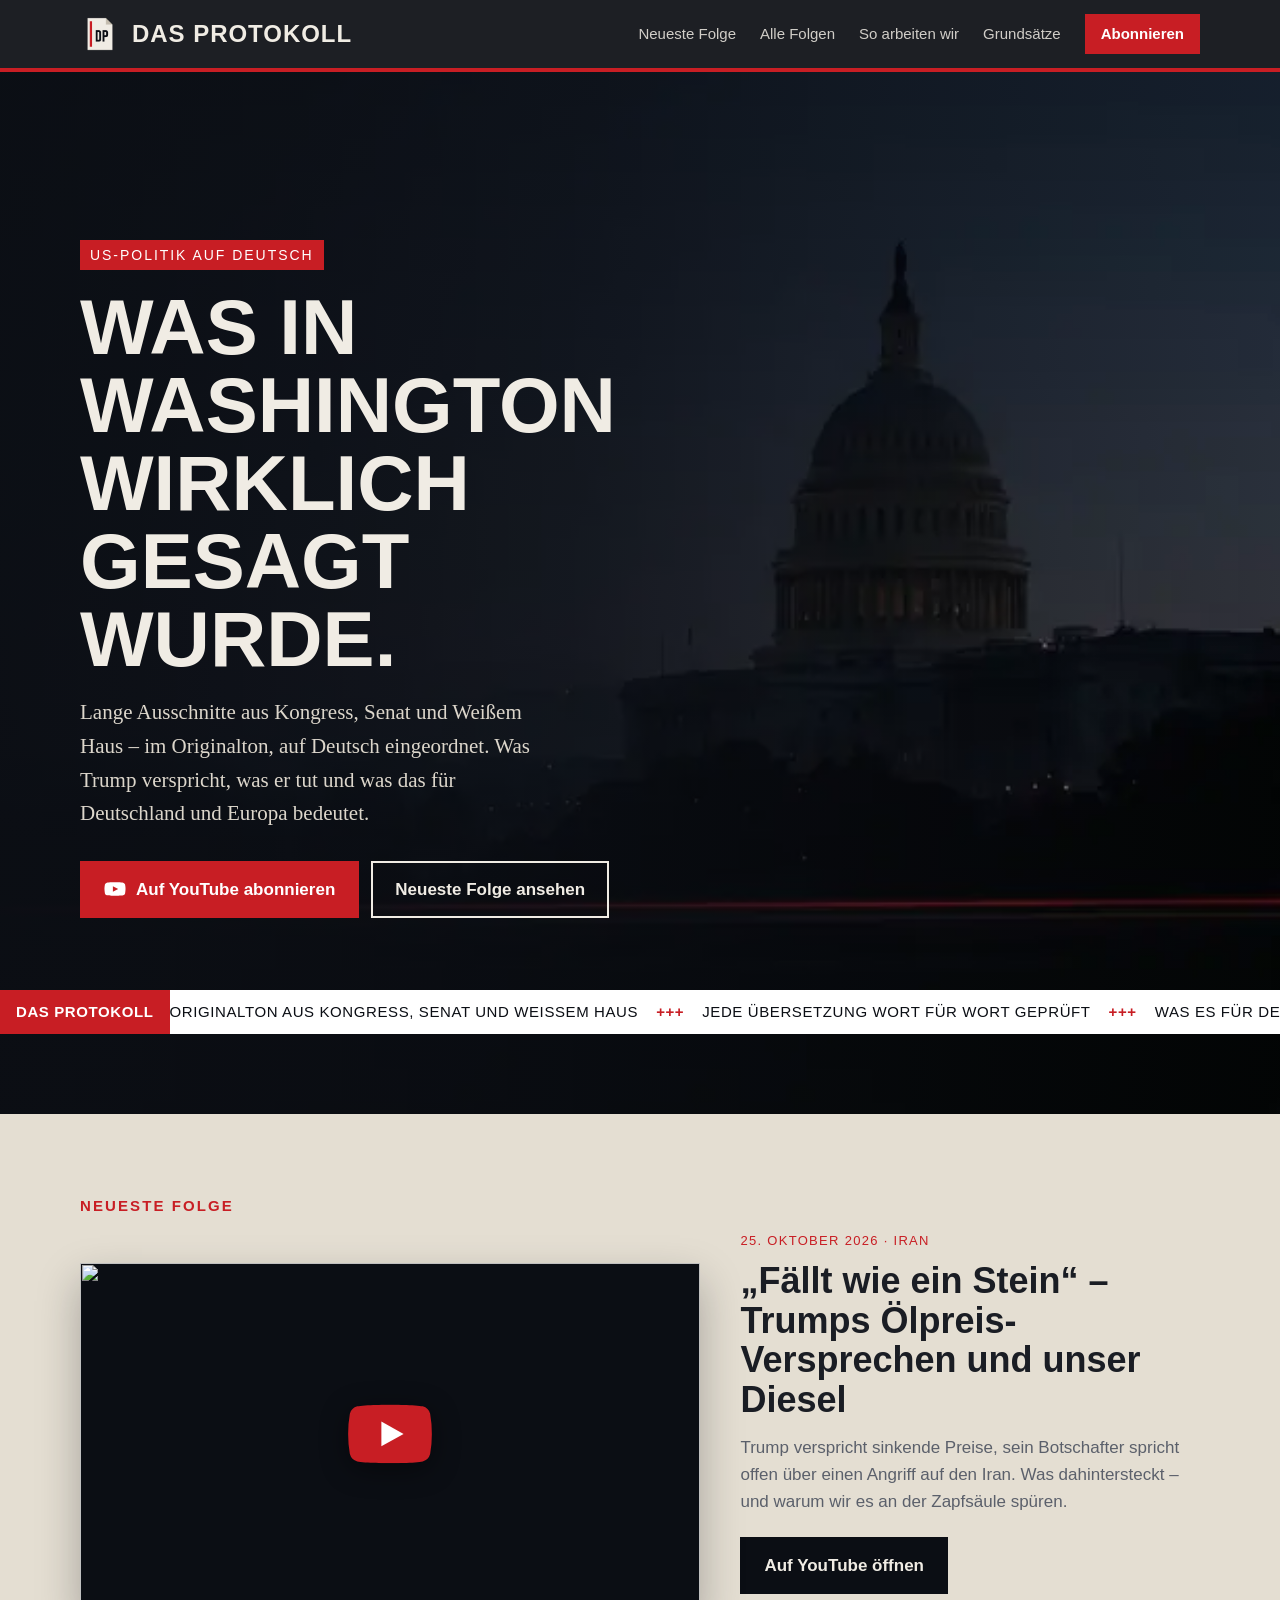
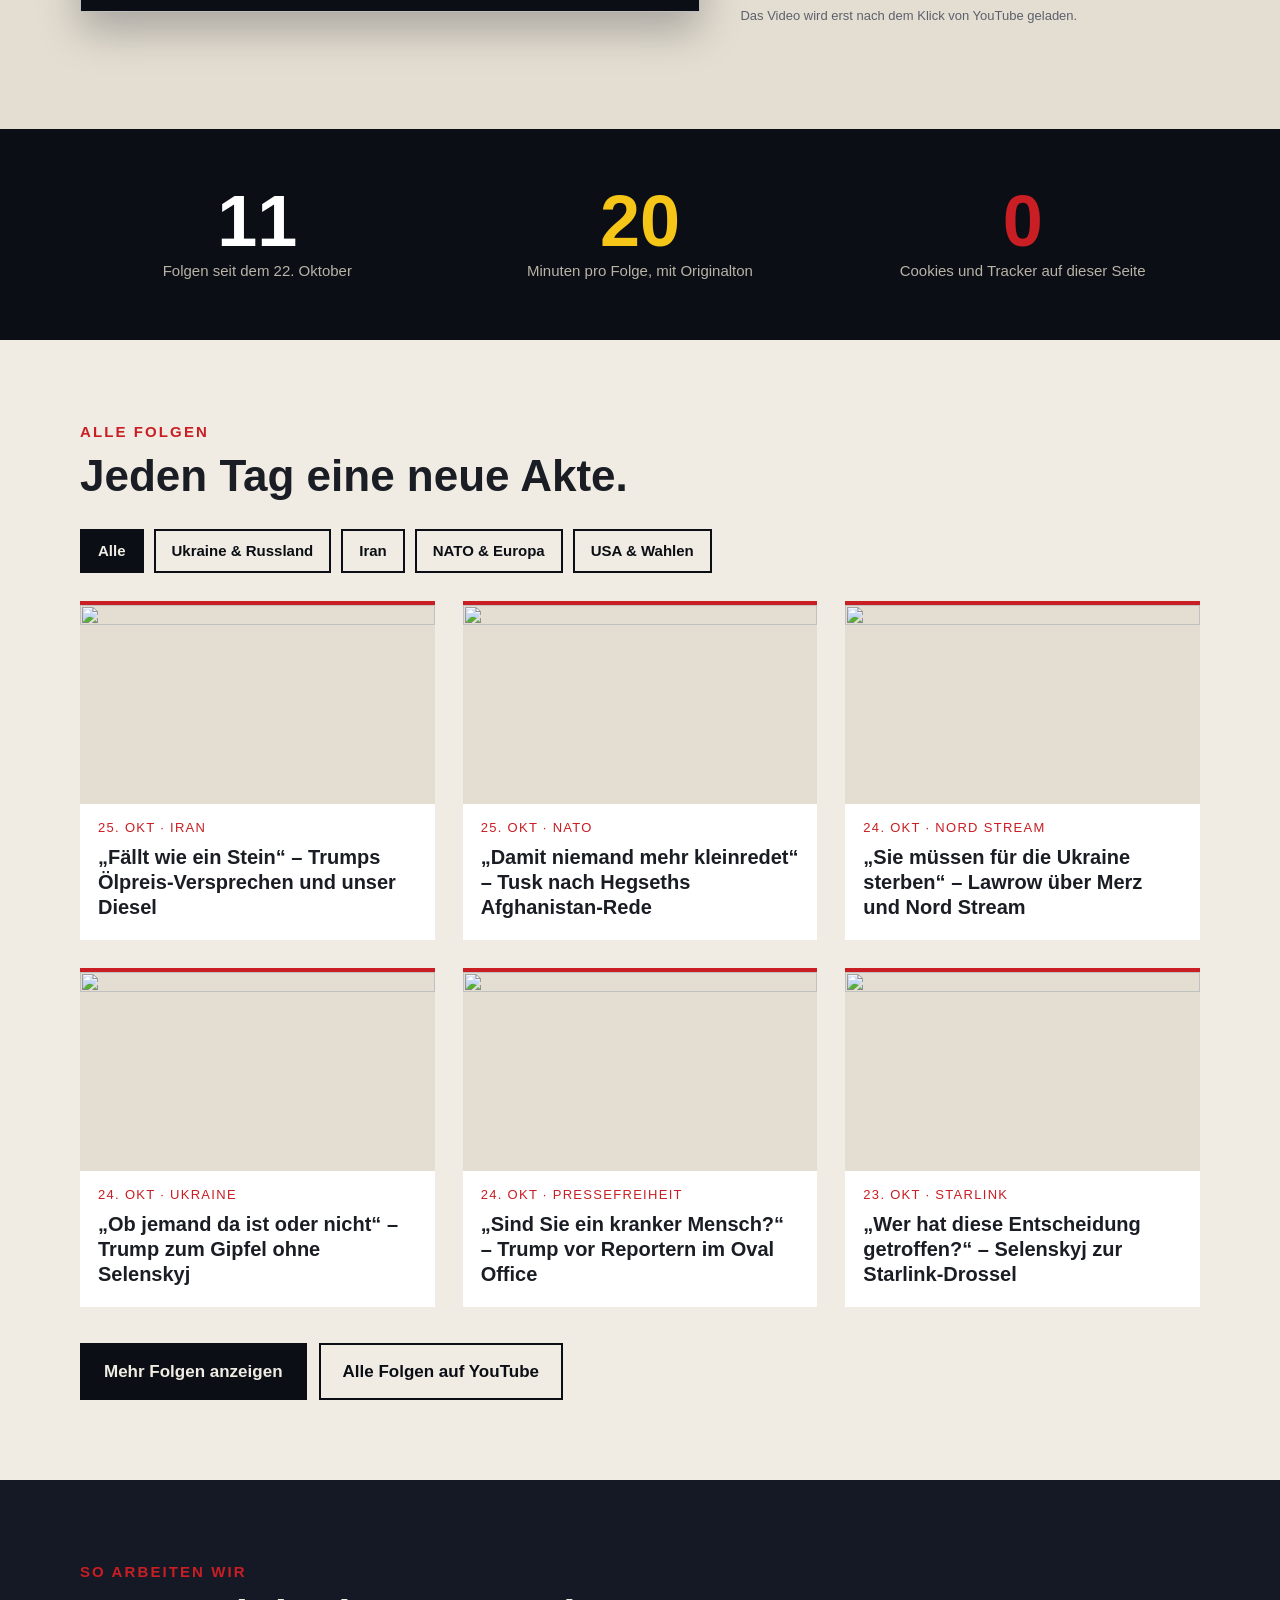
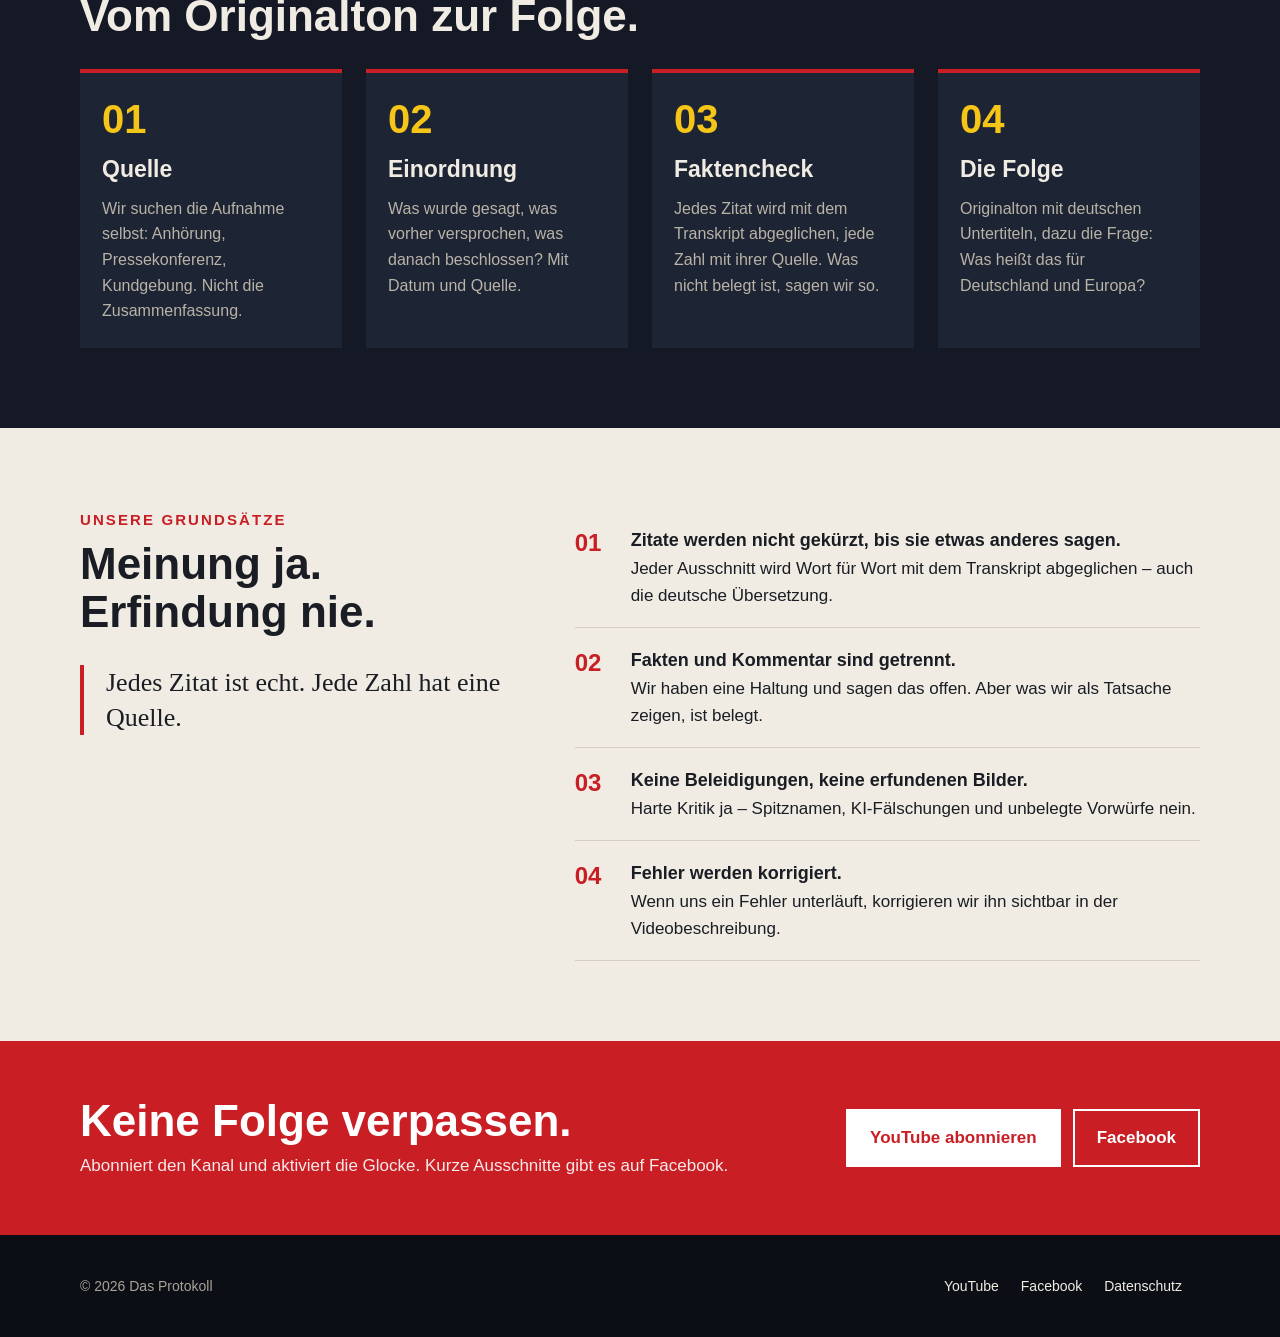
==== commit ac067cf5: "Website: neues Design, Countdown, Filter, schneller" ====
--- a/index.html
+++ b/index.html
@@ -1,131 +1,179 @@
-<!doctype html>
-<html lang="de">
-<head>
-  <meta charset="utf-8">
-  <meta name="viewport" content="width=device-width, initial-scale=1">
-  <title>Das Protokoll – US-Politik auf Deutsch</title>
-  <meta name="description" content="Das Protokoll zeigt, was in Washington wirklich gesagt und beschlossen wurde – mit dem Originalton aus Kongress, Senat und Weißem Haus, auf Deutsch eingeordnet.">
-  <meta property="og:title" content="Das Protokoll – US-Politik auf Deutsch">
-  <meta property="og:description" content="Was Trump verspricht, was er tut – und was das für Deutschland bedeutet. Mit dem Originalton.">
-  <meta property="og:image" content="og.jpg">
-  <meta property="og:type" content="website">
-  <link rel="icon" href="favicon.png">
-  <link rel="stylesheet" href="style.css">
-</head>
-<body>
-  <header class="ust">
-    <div class="kap">
-      <a class="marka" href="index.html"><img src="logo.png" alt=""><span>Das Protokoll</span></a>
-      <nav class="menu">
-        <a href="#folgen">Folgen</a>
-        <a href="#worum">Worum es geht</a>
-        <a href="#grundsaetze">Grundsätze</a>
-        <a href="https://www.youtube.com/@DasProtokollUSA">YouTube</a>
-      </nav>
-    </div>
-  </header>
-
-  <section class="giris">
-    <div class="kap">
-      <span class="ust-etiket">US-Politik auf Deutsch</span>
-      <h1>Was in Washington wirklich gesagt wurde.</h1>
-      <p>Lange Ausschnitte aus Kongress, Senat und Weißem Haus – im Originalton, auf Deutsch eingeordnet. Was Trump verspricht, was er tut und was das für Deutschland und Europa bedeutet.</p>
-      <div class="dugmeler">
-        <a class="dugme ana" href="https://www.youtube.com/@DasProtokollUSA?sub_confirmation=1">Auf YouTube abonnieren</a>
-        <a class="dugme" href="https://www.facebook.com/profile.php?id=61595643362527">Facebook</a>
-      </div>
-    </div>
-  </section>
-
-  <section id="folgen">
-    <div class="kap">
-      <p class="bolum-baslik">Neueste Folgen</p>
-      <h2>Jeden Tag eine neue Akte.</h2>
-      <div class="folgen">
-        <a class="folge" href="https://www.youtube.com/watch?v=1FyXoQRqJM8">
-          <img src="folgen/1FyXoQRqJM8.jpg" alt="" loading="lazy" width="640" height="360">
-          <span class="tarih">25. Oktober 2026</span>
-          <h3>„Fällt wie ein Stein“ – Trumps Ölpreis-Versprechen und unser Diesel</h3>
-        </a>
-        <a class="folge" href="https://www.youtube.com/watch?v=ceec20Od2TI">
-          <img src="folgen/ceec20Od2TI.jpg" alt="" loading="lazy" width="640" height="360">
-          <span class="tarih">25. Oktober 2026</span>
-          <h3>„Damit niemand mehr kleinredet“ – Tusk nach Hegseths Afghanistan-Rede</h3>
-        </a>
-        <a class="folge" href="https://www.youtube.com/watch?v=LUX_JAW_d84">
-          <img src="folgen/LUX_JAW_d84.jpg" alt="" loading="lazy" width="640" height="360">
-          <span class="tarih">24. Oktober 2026</span>
-          <h3>„Sie müssen für die Ukraine sterben“ – Lawrow über Merz und Nord Stream</h3>
-        </a>
-        <a class="folge" href="https://www.youtube.com/watch?v=O9FWbqjoMH4">
-          <img src="folgen/O9FWbqjoMH4.jpg" alt="" loading="lazy" width="640" height="360">
-          <span class="tarih">24. Oktober 2026</span>
-          <h3>„Ob jemand da ist oder nicht“ – Trump zum Gipfel ohne Selenskyj</h3>
-        </a>
-        <a class="folge" href="https://www.youtube.com/watch?v=JmhL-m8CVzE">
-          <img src="folgen/JmhL-m8CVzE.jpg" alt="" loading="lazy" width="640" height="360">
-          <span class="tarih">24. Oktober 2026</span>
-          <h3>„Sind Sie ein kranker Mensch?“ – Trump vor Reportern im Oval Office</h3>
-        </a>
-        <a class="folge" href="https://www.youtube.com/watch?v=FbPpDNR1DEM">
-          <img src="folgen/FbPpDNR1DEM.jpg" alt="" loading="lazy" width="640" height="360">
-          <span class="tarih">23. Oktober 2026</span>
-          <h3>„Wer hat diese Entscheidung getroffen?“ – Selenskyj zur Starlink-Drossel</h3>
-        </a>
-      </div>
-      <p class="hepsi"><a class="dugme koyu" href="https://www.youtube.com/@DasProtokollUSA/videos">Alle Folgen auf YouTube</a></p>
-    </div>
-  </section>
-
-  <section id="worum" class="ince">
-    <div class="kap">
-      <p class="bolum-baslik">Worum es geht</p>
-      <h2>Keine Schlagzeilen. Das Protokoll.</h2>
-      <div class="izgara">
-        <div class="kart">
-          <p class="no">01</p>
-          <h3>Der Originalton</h3>
-          <p>Wir zeigen die Szenen selbst – Anhörungen, Abstimmungen, Pressekonferenzen. Lang genug, um den Zusammenhang zu sehen.</p>
-        </div>
-        <div class="kart">
-          <p class="no">02</p>
-          <h3>Wort gegen Tat</h3>
-          <p>Was wurde versprochen, was wurde beschlossen? Wir legen beides nebeneinander – mit Datum und Quelle.</p>
-        </div>
-        <div class="kart">
-          <p class="no">03</p>
-          <h3>Was es für uns bedeutet</h3>
-          <p>Zölle, NATO, Ukraine, Wahlen: Jede Folge fragt, was Washingtons Entscheidungen für Deutschland und Europa heißen.</p>
-        </div>
-      </div>
-    </div>
-  </section>
-
-  <section id="grundsaetze" class="ince">
-    <div class="kap grundsatz">
-      <div>
-        <p class="bolum-baslik">Unsere Grundsätze</p>
-        <h2>Meinung ja. Erfindung nie.</h2>
-        <p class="zitat">Jedes Zitat ist echt. Jede Zahl hat eine Quelle.</p>
-      </div>
-      <ol>
-        <li><strong>Zitate werden nicht gekürzt, bis sie etwas anderes sagen.</strong>Jeder Ausschnitt wird Wort für Wort mit dem Transkript abgeglichen – auch die deutsche Übersetzung.</li>
-        <li><strong>Fakten und Kommentar sind getrennt.</strong>Wir haben eine Haltung und sagen das offen. Aber was wir als Tatsache zeigen, ist belegt.</li>
-        <li><strong>Keine Beleidigungen, keine erfundenen Bilder.</strong>Harte Kritik ja – Spitznamen, KI-Fälschungen und unbelegte Vorwürfe nein.</li>
-        <li><strong>Fehler werden korrigiert.</strong>Wenn uns ein Fehler unterläuft, korrigieren wir ihn sichtbar in der Videobeschreibung.</li>
-      </ol>
-    </div>
-  </section>
-
-  <footer class="alt">
-    <div class="kap">
-      <div>© 2026 Das Protokoll</div>
-      <div>
-        <a href="https://www.youtube.com/@DasProtokollUSA">YouTube</a>
-        <a href="https://www.facebook.com/profile.php?id=61595643362527">Facebook</a>
-        <a href="datenschutz.html">Datenschutz</a>
-      </div>
-    </div>
-  </footer>
-</body>
-</html>
+<!doctype html>
+<html lang="de">
+<head>
+  <meta charset="utf-8">
+  <meta name="viewport" content="width=device-width, initial-scale=1">
+  <title>Das Protokoll – US-Politik auf Deutsch</title>
+  <meta name="description" content="Das Protokoll zeigt, was in Washington wirklich gesagt und beschlossen wurde – mit dem Originalton aus Kongress, Senat und Weißem Haus, auf Deutsch eingeordnet.">
+  <meta name="theme-color" content="#0B0E14">
+  <meta property="og:title" content="Das Protokoll – US-Politik auf Deutsch">
+  <meta property="og:description" content="Was Trump verspricht, was er tut – und was das für Deutschland bedeutet. Mit dem Originalton.">
+  <meta property="og:image" content="https://dasprotokoll.github.io/og.jpg">
+  <meta property="og:type" content="website">
+  <link rel="icon" href="favicon.png">
+  <link rel="preload" as="image" href="hero-m.webp" media="(max-width: 860px)">
+  <link rel="preload" as="image" href="hero.webp" media="(min-width: 861px)">
+  <link rel="stylesheet" href="style.css">
+  <script defer src="app.js"></script>
+</head>
+<body>
+  <header class="ust" id="ust">
+    <div class="kap">
+      <a class="marka" href="#oben"><img src="logo.png" alt="" width="40" height="40"><span>Das Protokoll</span></a>
+      <button class="menu-dugme" aria-label="Menü öffnen" aria-expanded="false" aria-controls="menu"><span></span><span></span><span></span></button>
+      <nav class="menu" id="menu">
+        <a href="#neu">Neueste Folge</a>
+        <a href="#folgen">Alle Folgen</a>
+        <a href="#so">So arbeiten wir</a>
+        <a href="#grundsaetze">Grundsätze</a>
+        <a class="menu-yt" href="https://www.youtube.com/@DasProtokollUSA?sub_confirmation=1">Abonnieren</a>
+      </nav>
+    </div>
+  </header>
+
+  <main id="oben">
+    <section class="giris">
+      <picture class="giris-bg">
+        <source media="(max-width: 860px)" srcset="hero-m.webp" type="image/webp">
+        <source srcset="hero.webp" type="image/webp">
+        <img src="hero.jpg" alt="" width="2000" height="1116" fetchpriority="high">
+      </picture>
+      <div class="kap giris-ic">
+        <span class="ust-etiket">US-Politik auf Deutsch</span>
+        <h1>Was in Washington wirklich gesagt wurde.</h1>
+        <p>Lange Ausschnitte aus Kongress, Senat und Weißem Haus – im Originalton, auf Deutsch eingeordnet. Was Trump verspricht, was er tut und was das für Deutschland und Europa bedeutet.</p>
+        <div class="dugmeler">
+          <a class="dugme ana" href="https://www.youtube.com/@DasProtokollUSA?sub_confirmation=1"><svg viewBox="0 0 24 24" aria-hidden="true"><path d="M23 7.2a3 3 0 0 0-2.1-2.1C19 4.6 12 4.6 12 4.6s-7 0-8.9.5A3 3 0 0 0 1 7.2 31 31 0 0 0 .5 12 31 31 0 0 0 1 16.8a3 3 0 0 0 2.1 2.1c1.9.5 8.9.5 8.9.5s7 0 8.9-.5a3 3 0 0 0 2.1-2.1 31 31 0 0 0 .5-4.8 31 31 0 0 0-.5-4.8zM9.7 15.1V8.9l5.8 3.1z"/></svg>Auf YouTube abonnieren</a>
+          <a class="dugme" href="#neu">Neueste Folge ansehen</a>
+        </div>
+        <div class="sayac" id="sayac" hidden>
+          <span class="sayac-etiket">Bis zur US-Zwischenwahl am 3. November</span>
+          <div class="sayac-kutular">
+            <div><b data-s="g">–</b><small>Tage</small></div>
+            <div><b data-s="s">–</b><small>Stunden</small></div>
+            <div><b data-s="d">–</b><small>Minuten</small></div>
+            <div><b data-s="sn">–</b><small>Sekunden</small></div>
+          </div>
+        </div>
+      </div>
+      <div class="bant" aria-hidden="true">
+        <div class="bant-kirmizi">DAS PROTOKOLL</div>
+        <div class="bant-akis"><div class="bant-ic">
+          <span>Originalton aus Kongress, Senat und Weißem Haus</span><span>Jede Übersetzung Wort für Wort geprüft</span><span>Was es für Deutschland und Europa bedeutet</span><span>Neue Folgen jeden Tag</span><span>Zwischenwahlen in den USA am 3. November</span>
+          <span>Originalton aus Kongress, Senat und Weißem Haus</span><span>Jede Übersetzung Wort für Wort geprüft</span><span>Was es für Deutschland und Europa bedeutet</span><span>Neue Folgen jeden Tag</span><span>Zwischenwahlen in den USA am 3. November</span>
+        </div></div>
+      </div>
+    </section>
+
+    <section id="neu" class="neu">
+      <div class="kap">
+        <p class="bolum-baslik gorun">Neueste Folge</p>
+        <div class="vitrin gorun">
+          <button class="oynat" data-vid="1FyXoQRqJM8" aria-label="Video abspielen: Fällt wie ein Stein">
+            <img src="folgen/1FyXoQRqJM8-gross.webp" alt="" width="960" height="540" loading="lazy">
+            <span class="oynat-ikon"><svg viewBox="0 0 68 48" aria-hidden="true"><path d="M66.5 7.7a8.6 8.6 0 0 0-6-6C55.2.3 34 .3 34 .3s-21.2 0-26.5 1.4a8.6 8.6 0 0 0-6 6A90 90 0 0 0 .1 24a90 90 0 0 0 1.4 16.3 8.6 8.6 0 0 0 6 6C12.8 47.7 34 47.7 34 47.7s21.2 0 26.5-1.4a8.6 8.6 0 0 0 6-6A90 90 0 0 0 67.9 24a90 90 0 0 0-1.4-16.3z" fill="#C81E24"/><path d="M45 24 27 14v20" fill="#fff"/></svg></span>
+          </button>
+          <div class="vitrin-metin">
+            <span class="tarih">25. Oktober 2026 · Iran</span>
+            <h2>„Fällt wie ein Stein“ – Trumps Ölpreis-Versprechen und unser Diesel</h2>
+            <p>Trump verspricht sinkende Preise, sein Botschafter spricht offen über einen Angriff auf den Iran. Was dahintersteckt – und warum wir es an der Zapfsäule spüren.</p>
+            <a class="dugme koyu" href="https://www.youtube.com/watch?v=1FyXoQRqJM8">Auf YouTube öffnen</a>
+            <p class="not">Das Video wird erst nach dem Klick von YouTube geladen.</p>
+          </div>
+        </div>
+      </div>
+    </section>
+
+    <section class="rakamlar">
+      <div class="kap rakam-izgara">
+        <div class="gorun"><b data-say="11">0</b><span>Folgen seit dem 22. Oktober</span></div>
+        <div class="gorun"><b data-say="20">0</b><span>Minuten pro Folge, mit Originalton</span></div>
+        <div class="gorun"><b data-say="0">0</b><span>Cookies und Tracker auf dieser Seite</span></div>
+      </div>
+    </section>
+
+    <section id="folgen">
+      <div class="kap">
+        <p class="bolum-baslik gorun">Alle Folgen</p>
+        <h2 class="gorun">Jeden Tag eine neue Akte.</h2>
+        <div class="filtre gorun" role="group" aria-label="Nach Thema filtern">
+          <button class="aktif" data-f="alle">Alle</button>
+          <button data-f="ukraine">Ukraine &amp; Russland</button>
+          <button data-f="iran">Iran</button>
+          <button data-f="nato">NATO &amp; Europa</button>
+          <button data-f="usa">USA &amp; Wahlen</button>
+        </div>
+        <div class="folgen" id="liste">
+          <a class="folge gorun" data-t="iran" href="https://www.youtube.com/watch?v=1FyXoQRqJM8"><img src="folgen/1FyXoQRqJM8.webp" alt="" width="480" height="270" loading="lazy"><span class="tarih">25. Okt · Iran</span><h3>„Fällt wie ein Stein“ – Trumps Ölpreis-Versprechen und unser Diesel</h3></a>
+          <a class="folge gorun" data-t="nato" href="https://www.youtube.com/watch?v=ceec20Od2TI"><img src="folgen/ceec20Od2TI.webp" alt="" width="480" height="270" loading="lazy"><span class="tarih">25. Okt · NATO</span><h3>„Damit niemand mehr kleinredet“ – Tusk nach Hegseths Afghanistan-Rede</h3></a>
+          <a class="folge gorun" data-t="ukraine" href="https://www.youtube.com/watch?v=LUX_JAW_d84"><img src="folgen/LUX_JAW_d84.webp" alt="" width="480" height="270" loading="lazy"><span class="tarih">24. Okt · Nord Stream</span><h3>„Sie müssen für die Ukraine sterben“ – Lawrow über Merz und Nord Stream</h3></a>
+          <a class="folge gorun" data-t="ukraine" href="https://www.youtube.com/watch?v=O9FWbqjoMH4"><img src="folgen/O9FWbqjoMH4.webp" alt="" width="480" height="270" loading="lazy"><span class="tarih">24. Okt · Ukraine</span><h3>„Ob jemand da ist oder nicht“ – Trump zum Gipfel ohne Selenskyj</h3></a>
+          <a class="folge gorun" data-t="usa" href="https://www.youtube.com/watch?v=JmhL-m8CVzE"><img src="folgen/JmhL-m8CVzE.webp" alt="" width="480" height="270" loading="lazy"><span class="tarih">24. Okt · Pressefreiheit</span><h3>„Sind Sie ein kranker Mensch?“ – Trump vor Reportern im Oval Office</h3></a>
+          <a class="folge gorun" data-t="ukraine" href="https://www.youtube.com/watch?v=FbPpDNR1DEM"><img src="folgen/FbPpDNR1DEM.webp" alt="" width="480" height="270" loading="lazy"><span class="tarih">23. Okt · Starlink</span><h3>„Wer hat diese Entscheidung getroffen?“ – Selenskyj zur Starlink-Drossel</h3></a>
+          <a class="folge gorun" data-t="iran" href="https://www.youtube.com/watch?v=l-OKyfxzdEc"><img src="folgen/l-OKyfxzdEc.webp" alt="" width="480" height="270" loading="lazy"><span class="tarih">23. Okt · Iran</span><h3>„Sie, Sir, sind das Versagen“ – Senator Peters zu Hegseth</h3></a>
+          <a class="folge gorun" data-t="nato" href="https://www.youtube.com/watch?v=o4Y1G1NFZy8"><img src="folgen/o4Y1G1NFZy8.webp" alt="" width="480" height="270" loading="lazy"><span class="tarih">23. Okt · Europa</span><h3>„Das habe ich Deutschland gesagt“ – Trump und die Soldaten</h3></a>
+          <a class="folge gorun" data-t="usa" href="https://www.youtube.com/watch?v=jIKnOmHG_M4"><img src="folgen/jIKnOmHG_M4.webp" alt="" width="480" height="270" loading="lazy"><span class="tarih">22. Okt · Kalifornien</span><h3>„Lasst sie Los Angeles ausschalten“ – Trump gegen Newsom</h3></a>
+          <a class="folge gorun" data-t="usa" href="https://www.youtube.com/watch?v=sTHK_mRioRQ"><img src="folgen/sTHK_mRioRQ.webp" alt="" width="480" height="270" loading="lazy"><span class="tarih">22. Okt · Zwischenwahlen</span><h3>„Sie leiten ein Amtsenthebungsverfahren ein“ – Trumps Angst vor den Midterms</h3></a>
+          <a class="folge gorun" data-t="ukraine" href="https://www.youtube.com/watch?v=WS6o35zOfBs"><img src="folgen/WS6o35zOfBs.webp" alt="" width="480" height="270" loading="lazy"><span class="tarih">22. Okt · Diesel-Deal</span><h3>„Wo bleibt Deutschland?“ – Bessents Angriff nach dem Diesel-Deal</h3></a>
+        </div>
+        <p class="bos" id="bos" hidden>Zu diesem Thema gibt es noch keine Folge.</p>
+        <p class="hepsi"><button class="dugme koyu" id="daha" hidden>Mehr Folgen anzeigen</button> <a class="dugme cizgi" href="https://www.youtube.com/@DasProtokollUSA/videos">Alle Folgen auf YouTube</a></p>
+      </div>
+    </section>
+
+    <section id="so" class="koyu-alan">
+      <div class="kap">
+        <p class="bolum-baslik gorun">So arbeiten wir</p>
+        <h2 class="gorun">Vom Originalton zur Folge.</h2>
+        <ol class="adimlar">
+          <li class="gorun"><span class="adim-no">01</span><h3>Quelle</h3><p>Wir suchen die Aufnahme selbst: Anhörung, Pressekonferenz, Kundgebung. Nicht die Zusammenfassung.</p></li>
+          <li class="gorun"><span class="adim-no">02</span><h3>Einordnung</h3><p>Was wurde gesagt, was vorher versprochen, was danach beschlossen? Mit Datum und Quelle.</p></li>
+          <li class="gorun"><span class="adim-no">03</span><h3>Faktencheck</h3><p>Jedes Zitat wird mit dem Transkript abgeglichen, jede Zahl mit ihrer Quelle. Was nicht belegt ist, sagen wir so.</p></li>
+          <li class="gorun"><span class="adim-no">04</span><h3>Die Folge</h3><p>Originalton mit deutschen Untertiteln, dazu die Frage: Was heißt das für Deutschland und Europa?</p></li>
+        </ol>
+      </div>
+    </section>
+
+    <section id="grundsaetze">
+      <div class="kap grundsatz">
+        <div class="gorun">
+          <p class="bolum-baslik">Unsere Grundsätze</p>
+          <h2>Meinung ja. Erfindung nie.</h2>
+          <p class="zitat">Jedes Zitat ist echt. Jede Zahl hat eine Quelle.</p>
+        </div>
+        <ol>
+          <li class="gorun"><strong>Zitate werden nicht gekürzt, bis sie etwas anderes sagen.</strong>Jeder Ausschnitt wird Wort für Wort mit dem Transkript abgeglichen – auch die deutsche Übersetzung.</li>
+          <li class="gorun"><strong>Fakten und Kommentar sind getrennt.</strong>Wir haben eine Haltung und sagen das offen. Aber was wir als Tatsache zeigen, ist belegt.</li>
+          <li class="gorun"><strong>Keine Beleidigungen, keine erfundenen Bilder.</strong>Harte Kritik ja – Spitznamen, KI-Fälschungen und unbelegte Vorwürfe nein.</li>
+          <li class="gorun"><strong>Fehler werden korrigiert.</strong>Wenn uns ein Fehler unterläuft, korrigieren wir ihn sichtbar in der Videobeschreibung.</li>
+        </ol>
+      </div>
+    </section>
+
+    <section class="cagri">
+      <div class="kap cagri-ic gorun">
+        <div>
+          <h2>Keine Folge verpassen.</h2>
+          <p>Abonniert den Kanal und aktiviert die Glocke. Kurze Ausschnitte gibt es auf Facebook.</p>
+        </div>
+        <div class="dugmeler">
+          <a class="dugme ana" href="https://www.youtube.com/@DasProtokollUSA?sub_confirmation=1">YouTube abonnieren</a>
+          <a class="dugme" href="https://www.facebook.com/profile.php?id=61595643362527">Facebook</a>
+        </div>
+      </div>
+    </section>
+  </main>
+
+  <footer class="alt">
+    <div class="kap">
+      <div>© 2026 Das Protokoll</div>
+      <div>
+        <a href="https://www.youtube.com/@DasProtokollUSA">YouTube</a>
+        <a href="https://www.facebook.com/profile.php?id=61595643362527">Facebook</a>
+        <a href="datenschutz.html">Datenschutz</a>
+      </div>
+    </div>
+  </footer>
+  <a class="yukari" href="#oben" aria-label="Nach oben">↑</a>
+</body>
+</html>
--- a/style.css
+++ b/style.css
@@ -1,105 +1,206 @@
-/* Das Protokoll – Website. Keine externen Schriften oder Skripte (DSGVO). */
-:root {
-  --lacivert: #0B0E14;
-  --lacivert-2: #141925;
-  --kagit: #F0ECE4;
-  --kagit-2: #E4DED2;
-  --metin: #1A1D24;
-  --soluk: #5B606B;
-  --kirmizi: #C81E24;
-  --cizgi: #D6CFC2;
-  --baslik: "Bahnschrift", "DIN Alternate", "Barlow Condensed", "Roboto Condensed", "Arial Narrow", sans-serif;
-  --govde: "Segoe UI", "Helvetica Neue", Arial, sans-serif;
-  --serif: Georgia, "Times New Roman", serif;
-}
-
-* { box-sizing: border-box; }
-html { scroll-behavior: smooth; }
-body {
-  margin: 0;
-  background: var(--kagit);
-  color: var(--metin);
-  font-family: var(--govde);
-  font-size: 17px;
-  line-height: 1.6;
-  -webkit-font-smoothing: antialiased;
-}
-a { color: inherit; }
-img { max-width: 100%; display: block; }
-.kap { max-width: 1120px; margin: 0 auto; padding: 0 20px; }
-
-/* Ust serit */
-.ust { background: var(--lacivert); color: var(--kagit); border-bottom: 4px solid var(--kirmizi); }
-.ust .kap { display: flex; align-items: center; justify-content: space-between; height: 72px; gap: 16px; }
-.marka { display: flex; align-items: center; gap: 12px; text-decoration: none; }
-.marka img { width: 40px; height: 40px; }
-.marka span { font-family: var(--baslik); font-weight: 700; font-size: 26px; letter-spacing: .04em; text-transform: uppercase; }
-.menu { display: flex; gap: 22px; font-size: 15px; }
-.menu a { text-decoration: none; opacity: .85; }
-.menu a:hover { opacity: 1; text-decoration: underline; text-decoration-color: var(--kirmizi); text-underline-offset: 6px; }
-
-/* Giris */
-.giris { background: var(--lacivert) url("hero.jpg") right center / cover no-repeat; color: var(--kagit); }
-.giris .kap { padding-top: 96px; padding-bottom: 104px; }
-.ust-etiket { display: inline-block; font-family: var(--baslik); font-size: 14px; letter-spacing: .14em; text-transform: uppercase; color: #fff; background: var(--kirmizi); padding: 4px 10px; }
-.giris h1 { font-family: var(--baslik); font-weight: 700; font-size: clamp(40px, 6vw, 72px); line-height: 1.02; margin: 18px 0 18px; max-width: 14ch; text-transform: uppercase; }
-.giris p { font-family: var(--serif); font-size: clamp(18px, 2vw, 21px); max-width: 46ch; color: #DCD6CB; margin: 0 0 32px; }
-.dugmeler { display: flex; flex-wrap: wrap; gap: 12px; }
-.dugme { display: inline-flex; align-items: center; gap: 8px; padding: 13px 22px; font-weight: 600; text-decoration: none; border: 2px solid var(--kagit); }
-.dugme.ana { background: var(--kirmizi); border-color: var(--kirmizi); color: #fff; }
-.dugme:hover { filter: brightness(1.1); }
-
-/* Bolumler */
-section { padding: 72px 0; }
-.bolum-baslik { font-family: var(--baslik); font-weight: 700; font-size: 15px; letter-spacing: .14em; text-transform: uppercase; color: var(--kirmizi); margin: 0 0 8px; }
-h2 { font-family: var(--baslik); font-weight: 700; font-size: clamp(30px, 4vw, 42px); line-height: 1.1; margin: 0 0 24px; }
-.ince { border-top: 1px solid var(--cizgi); }
-
-.izgara { display: grid; grid-template-columns: repeat(3, 1fr); gap: 28px; }
-.kart { background: #fff; border-top: 4px solid var(--lacivert); padding: 26px 24px 28px; }
-.kart h3 { font-family: var(--baslik); font-size: 23px; margin: 0 0 8px; }
-.kart p { margin: 0; color: var(--soluk); }
-.kart .no { font-family: var(--baslik); color: var(--kirmizi); font-size: 15px; letter-spacing: .1em; }
-
-.folge-bos { background: var(--lacivert); color: var(--kagit); padding: 40px 32px; display: flex; gap: 28px; align-items: center; }
-.folge-bos img { width: 88px; flex: none; }
-.folge-bos h3 { font-family: var(--baslik); font-size: 26px; margin: 0 0 6px; text-transform: uppercase; }
-.folge-bos p { margin: 0; color: #C9C3B8; }
-
-.grundsatz { display: grid; grid-template-columns: 1fr 1.4fr; gap: 48px; align-items: start; }
-.grundsatz ol { margin: 0; padding: 0; list-style: none; counter-reset: g; }
-.grundsatz li { counter-increment: g; padding: 18px 0 18px 56px; position: relative; border-bottom: 1px solid var(--cizgi); }
-.grundsatz li::before { content: counter(g, decimal-leading-zero); position: absolute; left: 0; top: 16px; font-family: var(--baslik); font-weight: 700; font-size: 24px; color: var(--kirmizi); }
-.grundsatz li strong { display: block; font-size: 18px; }
-.zitat { font-family: var(--serif); font-size: 26px; line-height: 1.35; border-left: 4px solid var(--kirmizi); padding-left: 22px; margin: 0; }
-
-/* Alt bilgi */
-.alt { background: var(--lacivert); color: #A9A398; font-size: 14px; padding: 40px 0; }
-.alt .kap { display: flex; flex-wrap: wrap; justify-content: space-between; gap: 16px; }
-.alt a { color: var(--kagit); text-decoration: none; margin-right: 18px; }
-.alt a:hover { text-decoration: underline; }
-
-/* Metin sayfalari (Impressum, Datenschutz) */
-.metin { max-width: 760px; padding: 64px 20px 80px; margin: 0 auto; }
-.metin h1 { font-family: var(--baslik); font-size: 42px; margin: 0 0 24px; }
-.metin h2 { font-size: 24px; margin: 36px 0 10px; }
-.uyari { background: #FFF4D6; border-left: 4px solid #D9A400; padding: 12px 16px; }
-
-/* Folgen */
-.folgen { display: grid; grid-template-columns: repeat(3, 1fr); gap: 28px; }
-.folge { display: block; text-decoration: none; background: #fff; border-top: 4px solid var(--kirmizi); }
-.folge img { width: 100%; height: auto; aspect-ratio: 16 / 9; object-fit: cover; }
-.folge .tarih { display: block; padding: 14px 18px 0; font-family: var(--baslik); font-size: 13px; letter-spacing: .1em; text-transform: uppercase; color: var(--kirmizi); }
-.folge h3 { font-family: var(--baslik); font-size: 20px; line-height: 1.25; margin: 6px 18px 20px; }
-.folge:hover h3 { text-decoration: underline; text-decoration-color: var(--kirmizi); text-underline-offset: 4px; }
-.hepsi { margin: 32px 0 0; }
-.dugme.koyu { background: var(--lacivert); color: var(--kagit); border-color: var(--lacivert); }
-
-@media (max-width: 860px) {
-  .folgen { grid-template-columns: 1fr; }
-  .izgara { grid-template-columns: 1fr; }
-  .grundsatz { grid-template-columns: 1fr; gap: 24px; }
-  .menu { display: none; }
-  .giris { background-position: 70% center; }
-  .folge-bos { flex-direction: column; align-items: flex-start; }
-}
+/* Das Protokoll – Website. Keine externen Schriften oder Skripte (DSGVO). */
+:root {
+  --lacivert: #0B0E14;
+  --lacivert-2: #141925;
+  --lacivert-3: #1D2433;
+  --kagit: #F0ECE4;
+  --kagit-2: #E4DED2;
+  --metin: #1A1D24;
+  --soluk: #5B606B;
+  --kirmizi: #C81E24;
+  --sari: #F5C518;
+  --cizgi: #D6CFC2;
+  --baslik: "Bahnschrift", "DIN Alternate", "Barlow Condensed", "Roboto Condensed", "Arial Narrow", sans-serif;
+  --govde: "Segoe UI", "Helvetica Neue", Arial, sans-serif;
+  --serif: Georgia, "Times New Roman", serif;
+}
+
+* { box-sizing: border-box; }
+html { scroll-behavior: smooth; scroll-padding-top: 80px; }
+body {
+  margin: 0;
+  background: var(--kagit);
+  color: var(--metin);
+  font-family: var(--govde);
+  font-size: 17px;
+  line-height: 1.6;
+  -webkit-font-smoothing: antialiased;
+  overflow-x: hidden;
+}
+a { color: inherit; }
+img { max-width: 100%; display: block; }
+button { font: inherit; cursor: pointer; }
+.kap { max-width: 1160px; margin: 0 auto; padding: 0 20px; }
+
+/* Ust serit */
+.ust { position: sticky; top: 0; z-index: 50; background: rgba(11, 14, 20, .92); color: var(--kagit); border-bottom: 4px solid var(--kirmizi); backdrop-filter: blur(8px); -webkit-backdrop-filter: blur(8px); transition: box-shadow .3s; }
+.ust.golge { box-shadow: 0 6px 24px rgba(0, 0, 0, .35); }
+.ust .kap { display: flex; align-items: center; justify-content: space-between; height: 68px; gap: 16px; }
+.marka { display: flex; align-items: center; gap: 12px; text-decoration: none; }
+.marka img { width: 40px; height: 40px; }
+.marka span { font-family: var(--baslik); font-weight: 700; font-size: 24px; letter-spacing: .04em; text-transform: uppercase; }
+.menu { display: flex; align-items: center; gap: 24px; font-size: 15px; }
+.menu a { text-decoration: none; opacity: .85; transition: opacity .2s; }
+.menu a:hover { opacity: 1; text-decoration: underline; text-decoration-color: var(--kirmizi); text-underline-offset: 6px; }
+.menu .menu-yt { background: var(--kirmizi); color: #fff; padding: 8px 16px; opacity: 1; font-weight: 600; }
+.menu .menu-yt:hover { text-decoration: none; filter: brightness(1.1); }
+.menu-dugme { display: none; background: none; border: 0; width: 44px; height: 44px; padding: 10px; }
+.menu-dugme span { display: block; height: 2px; background: var(--kagit); margin: 6px 0; transition: transform .25s, opacity .25s; }
+.menu-acik .menu-dugme span:nth-child(1) { transform: translateY(8px) rotate(45deg); }
+.menu-acik .menu-dugme span:nth-child(2) { opacity: 0; }
+.menu-acik .menu-dugme span:nth-child(3) { transform: translateY(-8px) rotate(-45deg); }
+
+/* Giris */
+.giris { position: relative; background: var(--lacivert); color: var(--kagit); overflow: hidden; }
+.giris-bg img { position: absolute; inset: 0; width: 100%; height: 100%; object-fit: cover; object-position: right center; }
+.giris::before { content: ""; position: absolute; inset: 0; background: linear-gradient(90deg, rgba(11,14,20,.92) 0%, rgba(11,14,20,.7) 45%, rgba(11,14,20,.15) 100%); z-index: 1; }
+.giris-ic { position: relative; z-index: 2; padding-top: 88px; padding-bottom: 72px; }
+.ust-etiket { display: inline-block; font-family: var(--baslik); font-size: 14px; letter-spacing: .14em; text-transform: uppercase; color: #fff; background: var(--kirmizi); padding: 4px 10px; animation: icgir .6s ease both; }
+.giris h1 { font-family: var(--baslik); font-weight: 700; font-size: clamp(40px, 6.4vw, 78px); line-height: 1.0; margin: 18px 0; max-width: 14ch; text-transform: uppercase; animation: icgir .7s .08s ease both; }
+.giris p { font-family: var(--serif); font-size: clamp(18px, 2vw, 21px); max-width: 46ch; color: #DCD6CB; margin: 0 0 30px; animation: icgir .7s .16s ease both; }
+.giris .dugmeler { animation: icgir .7s .24s ease both; }
+@keyframes icgir { from { opacity: 0; transform: translateY(14px); } to { opacity: 1; transform: none; } }
+
+.dugmeler { display: flex; flex-wrap: wrap; gap: 12px; }
+.dugme { display: inline-flex; align-items: center; gap: 10px; padding: 13px 22px; font-weight: 600; text-decoration: none; border: 2px solid var(--kagit); background: transparent; color: inherit; transition: transform .15s, filter .15s, background .2s; }
+.dugme svg { width: 22px; height: 22px; fill: currentColor; }
+.dugme:hover { transform: translateY(-2px); }
+.dugme.ana { background: var(--kirmizi); border-color: var(--kirmizi); color: #fff; }
+.dugme.ana:hover { filter: brightness(1.1); }
+.dugme.koyu { background: var(--lacivert); border-color: var(--lacivert); color: var(--kagit); }
+.dugme.cizgi { border-color: var(--lacivert); color: var(--lacivert); }
+
+/* Geri sayim */
+.sayac { margin-top: 40px; animation: icgir .7s .32s ease both; }
+.sayac-etiket { display: block; font-family: var(--baslik); font-size: 13px; letter-spacing: .14em; text-transform: uppercase; color: var(--sari); margin-bottom: 10px; }
+.sayac-kutular { display: flex; gap: 10px; }
+.sayac-kutular div { background: rgba(255, 255, 255, .07); border: 1px solid rgba(255, 255, 255, .14); min-width: 74px; padding: 10px 12px 8px; text-align: center; }
+.sayac-kutular b { display: block; font-family: var(--baslik); font-size: 34px; line-height: 1; font-variant-numeric: tabular-nums; }
+.sayac-kutular small { font-size: 12px; color: #B9B3A8; letter-spacing: .06em; text-transform: uppercase; }
+
+/* Haber bandi */
+.bant { position: relative; z-index: 2; display: flex; background: #fff; color: var(--lacivert); font-family: var(--baslik); font-size: 15px; letter-spacing: .04em; text-transform: uppercase; overflow: hidden; }
+.bant-kirmizi { flex: none; background: var(--kirmizi); color: #fff; padding: 10px 16px; font-weight: 700; z-index: 1; }
+.bant-akis { overflow: hidden; flex: 1; }
+.bant-ic { display: flex; width: max-content; animation: kay 40s linear infinite; }
+.bant-ic span { padding: 10px 0; white-space: nowrap; }
+.bant-ic span::after { content: "+++"; color: var(--kirmizi); margin: 0 18px; font-weight: 700; }
+@keyframes kay { to { transform: translateX(-50%); } }
+
+/* Bolumler */
+section { padding: 80px 0; }
+.bolum-baslik { font-family: var(--baslik); font-weight: 700; font-size: 15px; letter-spacing: .14em; text-transform: uppercase; color: var(--kirmizi); margin: 0 0 8px; }
+h2 { font-family: var(--baslik); font-weight: 700; font-size: clamp(30px, 4vw, 44px); line-height: 1.1; margin: 0 0 28px; }
+
+/* Vitrin (neueste Folge) */
+.neu { background: var(--kagit-2); }
+.vitrin { display: grid; grid-template-columns: 1.35fr 1fr; gap: 40px; align-items: center; }
+.oynat { position: relative; display: block; width: 100%; padding: 0; border: 0; background: var(--lacivert); aspect-ratio: 16 / 9; overflow: hidden; box-shadow: 0 18px 40px rgba(11, 14, 20, .28); }
+.oynat img, .oynat iframe { position: absolute; inset: 0; width: 100%; height: 100%; object-fit: cover; border: 0; }
+.oynat img { transition: transform .5s ease; }
+.oynat:hover img { transform: scale(1.04); }
+.oynat-ikon { position: absolute; left: 50%; top: 50%; width: 84px; transform: translate(-50%, -50%); transition: transform .2s; filter: drop-shadow(0 6px 14px rgba(0,0,0,.45)); }
+.oynat:hover .oynat-ikon { transform: translate(-50%, -50%) scale(1.08); }
+.vitrin-metin h2 { font-size: clamp(26px, 3vw, 36px); margin: 8px 0 14px; }
+.vitrin-metin p { margin: 0 0 22px; color: var(--soluk); }
+.vitrin-metin .not { font-size: 13px; margin-top: 12px; }
+.tarih { font-family: var(--baslik); font-size: 13px; letter-spacing: .1em; text-transform: uppercase; color: var(--kirmizi); }
+
+/* Rakamlar */
+.rakamlar { background: var(--lacivert); color: var(--kagit); padding: 56px 0; }
+.rakam-izgara { display: grid; grid-template-columns: repeat(3, 1fr); gap: 28px; text-align: center; }
+.rakam-izgara b { display: block; font-family: var(--baslik); font-size: clamp(48px, 6vw, 72px); line-height: 1; color: #fff; font-variant-numeric: tabular-nums; }
+.rakam-izgara div:nth-child(2) b { color: var(--sari); }
+.rakam-izgara div:nth-child(3) b { color: var(--kirmizi); }
+.rakam-izgara span { color: #B9B3A8; font-size: 15px; }
+
+/* Filtre + Folgen */
+.filtre { display: flex; flex-wrap: wrap; gap: 10px; margin: 0 0 28px; }
+.filtre button { border: 2px solid var(--lacivert); background: transparent; color: var(--lacivert); padding: 8px 16px; font-weight: 600; font-size: 15px; transition: background .2s, color .2s; }
+.filtre button:hover { background: rgba(11, 14, 20, .08); }
+.filtre button.aktif { background: var(--lacivert); color: var(--kagit); }
+.folgen { display: grid; grid-template-columns: repeat(3, 1fr); gap: 28px; }
+.folge { display: flex; flex-direction: column; text-decoration: none; background: #fff; border-top: 4px solid var(--kirmizi); transition: transform .2s, box-shadow .2s; }
+.folge:hover { transform: translateY(-4px); box-shadow: 0 14px 30px rgba(11, 14, 20, .14); }
+.folge img { width: 100%; height: auto; aspect-ratio: 16 / 9; object-fit: cover; background: var(--kagit-2); }
+.folge .tarih { display: block; padding: 14px 18px 0; }
+.folge h3 { font-family: var(--baslik); font-size: 20px; line-height: 1.25; margin: 6px 18px 20px; }
+.folge.gizli { display: none; }
+.bos { color: var(--soluk); }
+.hepsi { display: flex; flex-wrap: wrap; gap: 12px; margin: 36px 0 0; }
+
+/* So arbeiten wir */
+.koyu-alan { background: var(--lacivert-2); color: var(--kagit); }
+.adimlar { list-style: none; margin: 0; padding: 0; display: grid; grid-template-columns: repeat(4, 1fr); gap: 24px; }
+.adimlar li { background: var(--lacivert-3); padding: 26px 22px 24px; border-top: 4px solid var(--kirmizi); }
+.adim-no { font-family: var(--baslik); font-size: 40px; font-weight: 700; color: var(--sari); line-height: 1; }
+.adimlar h3 { font-family: var(--baslik); font-size: 23px; margin: 10px 0 8px; }
+.adimlar p { margin: 0; color: #B9B3A8; font-size: 16px; }
+
+/* Grundsaetze */
+.grundsatz { display: grid; grid-template-columns: 1fr 1.4fr; gap: 48px; align-items: start; }
+.grundsatz ol { margin: 0; padding: 0; list-style: none; counter-reset: g; }
+.grundsatz li { counter-increment: g; padding: 18px 0 18px 56px; position: relative; border-bottom: 1px solid var(--cizgi); }
+.grundsatz li::before { content: counter(g, decimal-leading-zero); position: absolute; left: 0; top: 16px; font-family: var(--baslik); font-weight: 700; font-size: 24px; color: var(--kirmizi); }
+.grundsatz li strong { display: block; font-size: 18px; }
+.zitat { font-family: var(--serif); font-size: 26px; line-height: 1.35; border-left: 4px solid var(--kirmizi); padding-left: 22px; margin: 0; }
+
+/* Cagri */
+.cagri { background: var(--kirmizi); color: #fff; padding: 56px 0; }
+.cagri-ic { display: flex; align-items: center; justify-content: space-between; gap: 28px; flex-wrap: wrap; }
+.cagri h2 { margin: 0 0 6px; }
+.cagri p { margin: 0; opacity: .9; }
+.cagri .dugme.ana { background: #fff; color: var(--kirmizi); border-color: #fff; }
+.cagri .dugme { border-color: #fff; }
+
+/* Alt bilgi */
+.alt { background: var(--lacivert); color: #A9A398; font-size: 14px; padding: 40px 0; }
+.alt .kap { display: flex; flex-wrap: wrap; justify-content: space-between; gap: 16px; }
+.alt a { color: var(--kagit); text-decoration: none; margin-right: 18px; }
+.alt a:hover { text-decoration: underline; }
+.yukari { position: fixed; right: 18px; bottom: 18px; z-index: 40; width: 46px; height: 46px; display: grid; place-items: center; background: var(--kirmizi); color: #fff; text-decoration: none; font-size: 22px; font-weight: 700; opacity: 0; transform: translateY(12px); pointer-events: none; transition: opacity .25s, transform .25s; box-shadow: 0 6px 18px rgba(0,0,0,.3); }
+.yukari.goster { opacity: 1; transform: none; pointer-events: auto; }
+
+/* Gorunme animasyonu (JS varsa) */
+.js .gorun { opacity: 0; transform: translateY(18px); transition: opacity .6s ease, transform .6s ease; }
+.js .gorun.gorundu { opacity: 1; transform: none; }
+
+/* Metin sayfalari (Impressum, Datenschutz) */
+.metin { max-width: 760px; padding: 64px 20px 80px; margin: 0 auto; }
+.metin h1 { font-family: var(--baslik); font-size: 42px; margin: 0 0 24px; }
+.metin h2 { font-size: 24px; margin: 36px 0 10px; }
+.uyari { background: #FFF4D6; border-left: 4px solid #D9A400; padding: 12px 16px; }
+
+@media (max-width: 960px) {
+  .adimlar { grid-template-columns: repeat(2, 1fr); }
+}
+@media (max-width: 860px) {
+  section { padding: 60px 0; }
+  .menu-dugme { display: block; }
+  .menu { position: absolute; top: 72px; left: 0; right: 0; flex-direction: column; align-items: stretch; gap: 0; background: var(--lacivert); border-bottom: 4px solid var(--kirmizi); max-height: 0; overflow: hidden; transition: max-height .3s ease; }
+  .menu a { padding: 14px 20px; border-top: 1px solid rgba(255,255,255,.08); opacity: 1; }
+  .menu .menu-yt { margin: 12px 20px 16px; text-align: center; }
+  .menu-acik .menu { max-height: 420px; }
+  .giris::before { background: linear-gradient(180deg, rgba(11,14,20,.55) 0%, rgba(11,14,20,.92) 70%); }
+  .giris-bg img { object-position: 70% center; }
+  .giris-ic { padding-top: 56px; padding-bottom: 48px; }
+  .sayac-kutular div { min-width: 0; flex: 1; padding: 8px 4px 6px; }
+  .sayac-kutular b { font-size: 26px; }
+  .vitrin { grid-template-columns: 1fr; gap: 22px; }
+  .rakam-izgara { grid-template-columns: 1fr; gap: 22px; }
+  .folgen { grid-template-columns: 1fr; gap: 20px; }
+  .grundsatz { grid-template-columns: 1fr; gap: 24px; }
+  .bant-kirmizi { display: none; }
+}
+@media (min-width: 861px) and (max-width: 1100px) {
+  .folgen { grid-template-columns: repeat(2, 1fr); }
+}
+@media (max-width: 560px) {
+  .adimlar { grid-template-columns: 1fr; }
+  .marka span { font-size: 20px; }
+}
+@media (prefers-reduced-motion: reduce) {
+  *, *::before, *::after { animation: none !important; transition: none !important; }
+  html { scroll-behavior: auto; }
+  .js .gorun { opacity: 1; transform: none; }
+}
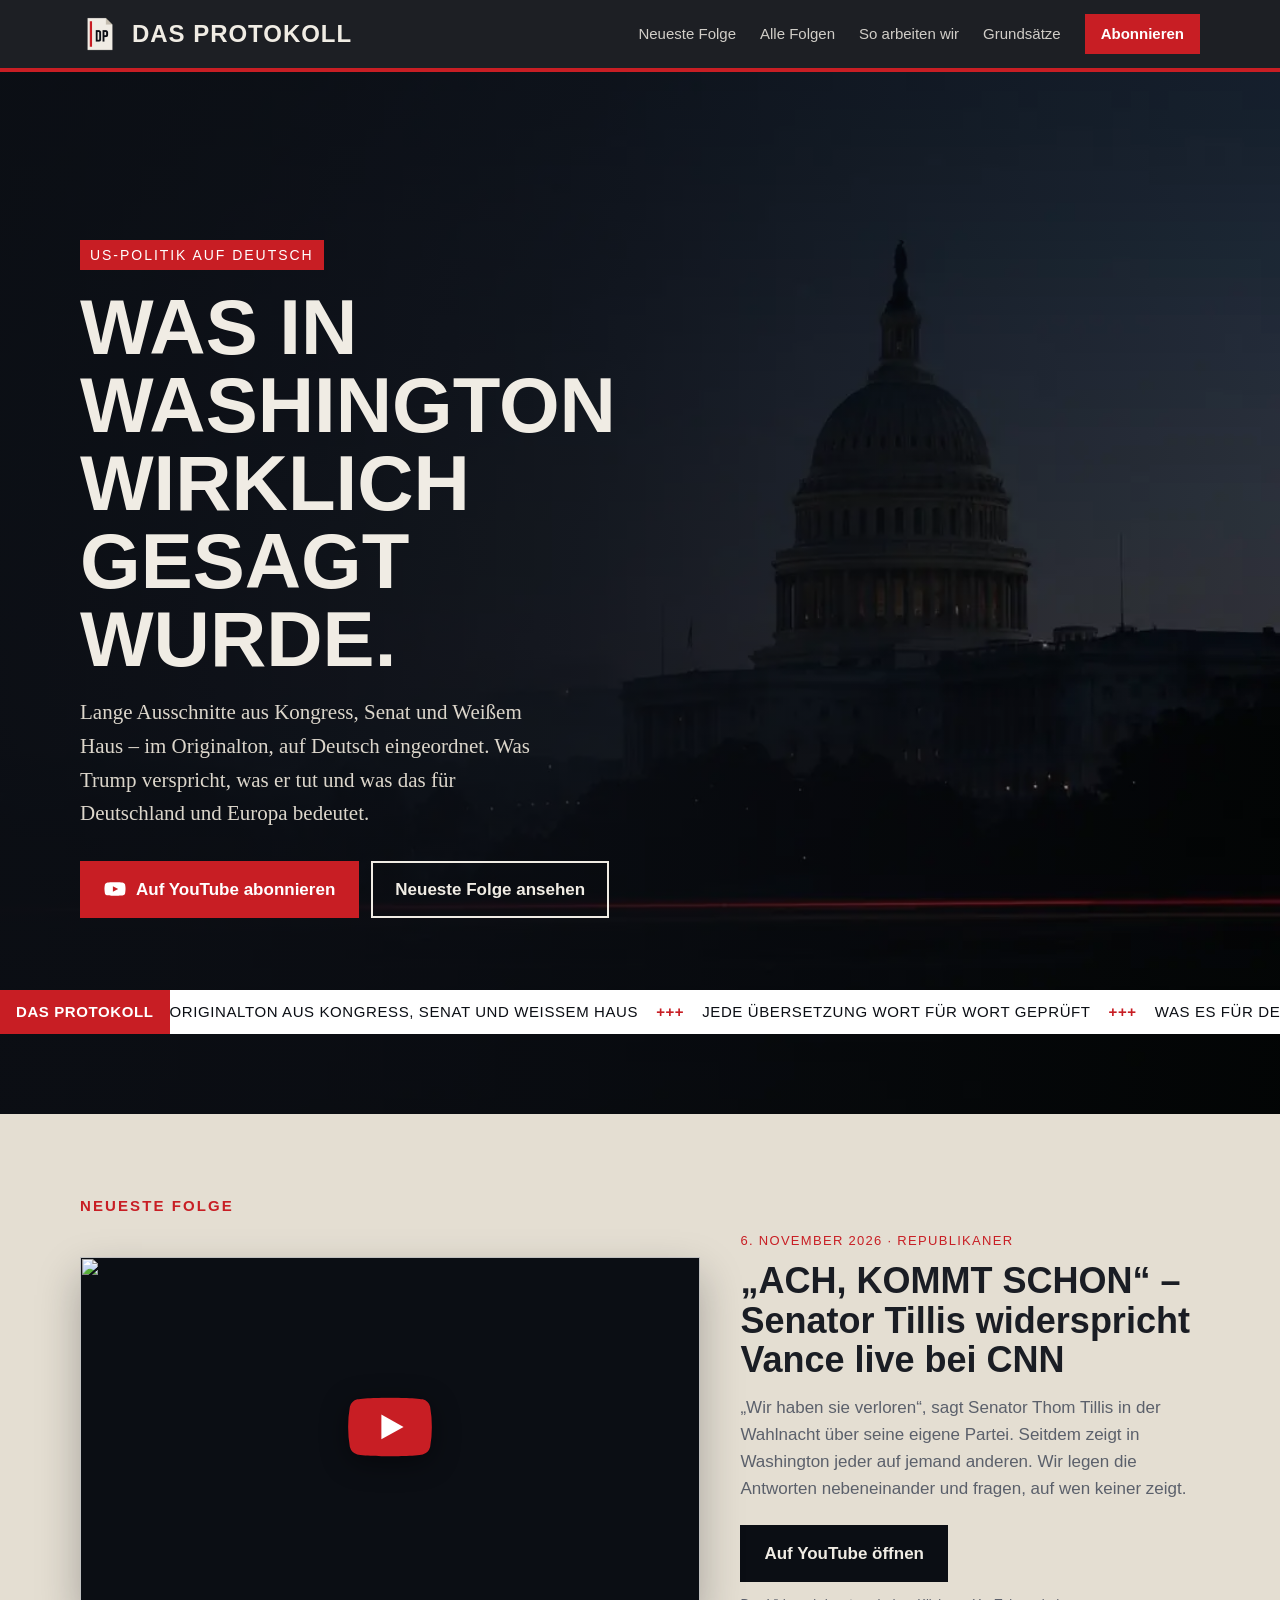
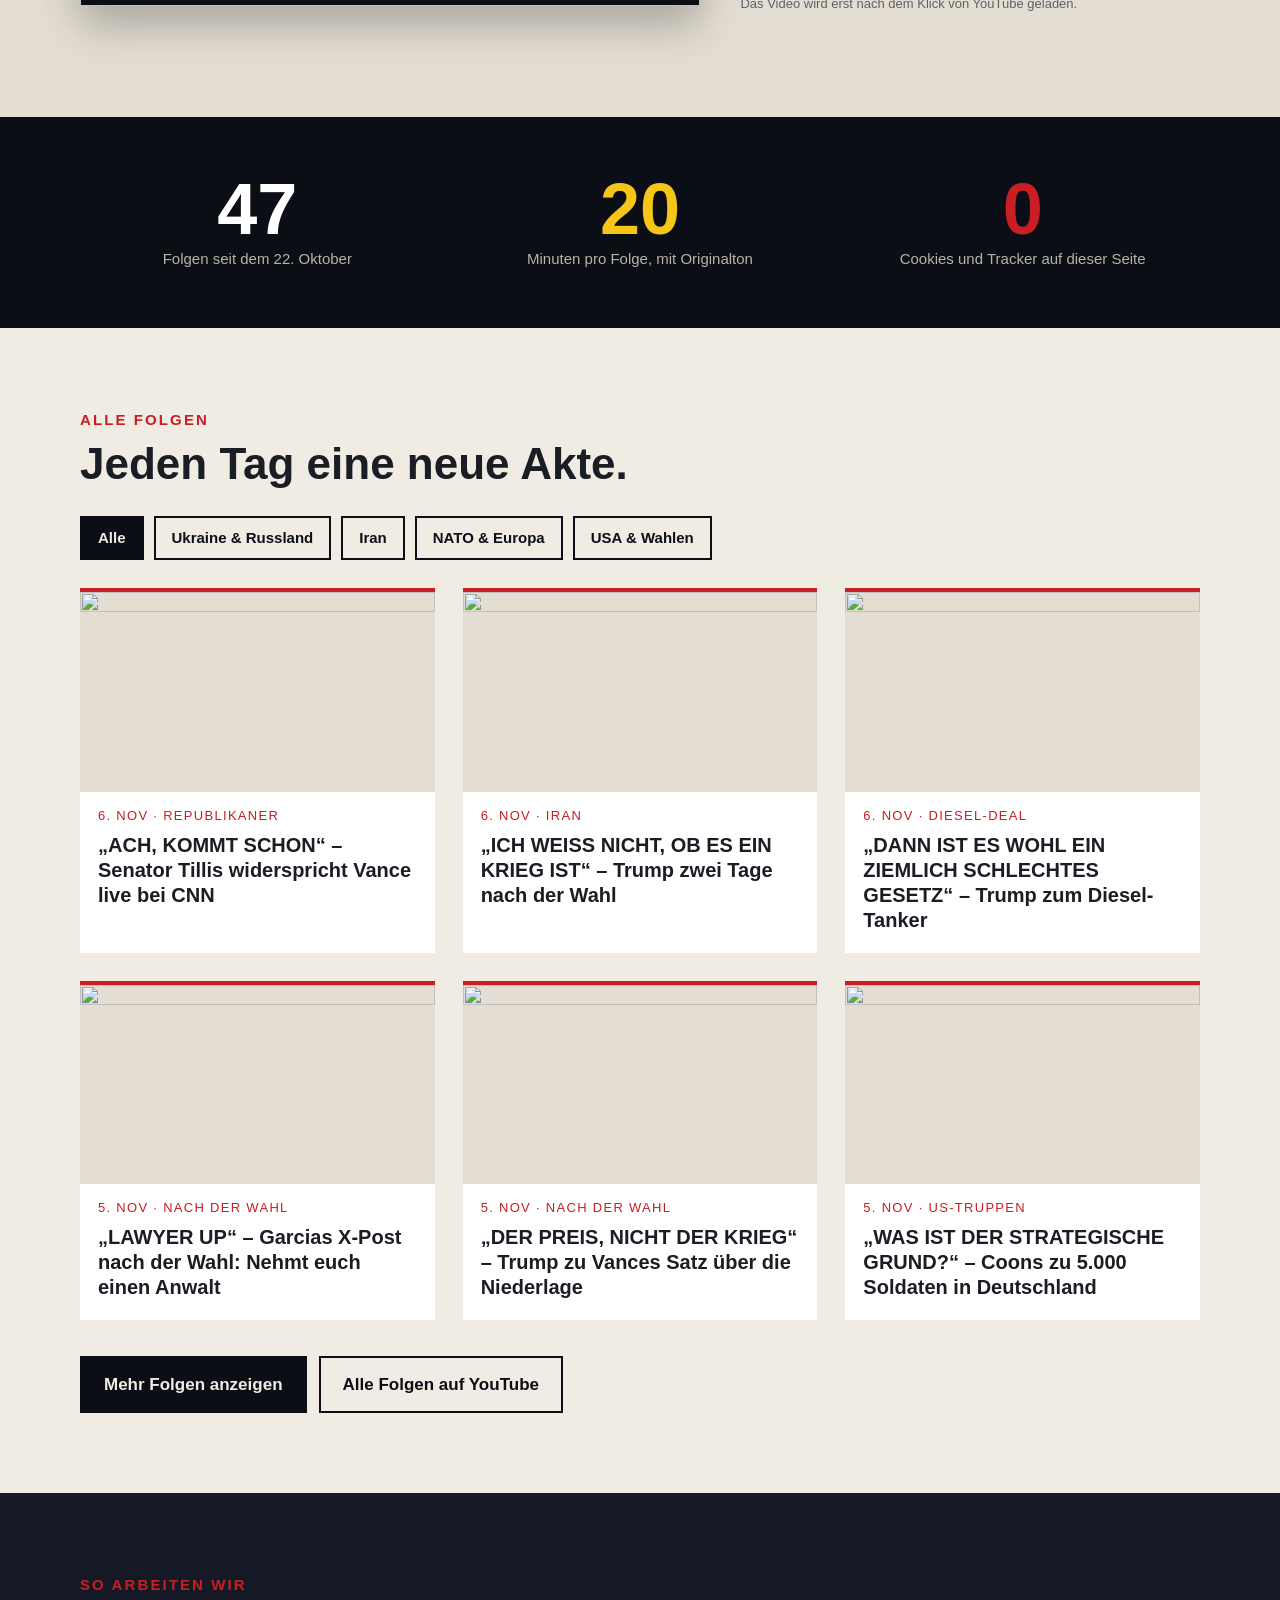
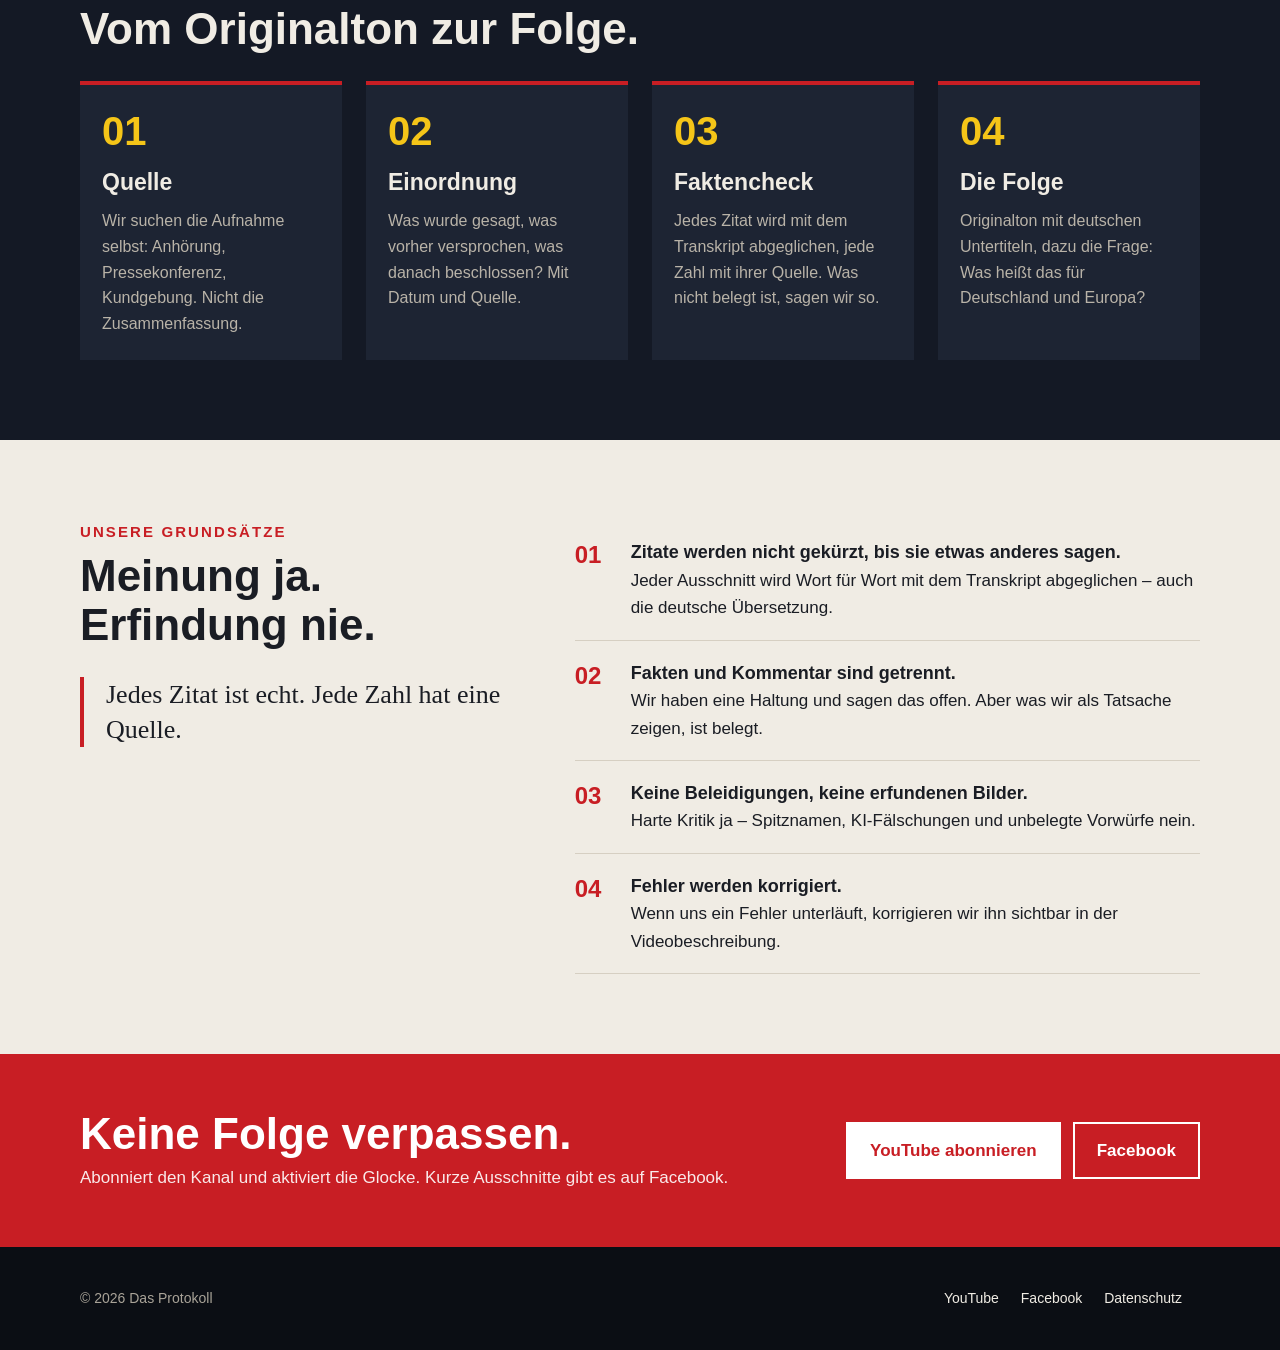
==== commit 909c3e3f: "Neue Folgen: 47 Folgen, neueste Folge vom 6. November" ====
--- a/index.html
+++ b/index.html
@@ -1,179 +1,215 @@
-<!doctype html>
-<html lang="de">
-<head>
-  <meta charset="utf-8">
-  <meta name="viewport" content="width=device-width, initial-scale=1">
-  <title>Das Protokoll – US-Politik auf Deutsch</title>
-  <meta name="description" content="Das Protokoll zeigt, was in Washington wirklich gesagt und beschlossen wurde – mit dem Originalton aus Kongress, Senat und Weißem Haus, auf Deutsch eingeordnet.">
-  <meta name="theme-color" content="#0B0E14">
-  <meta property="og:title" content="Das Protokoll – US-Politik auf Deutsch">
-  <meta property="og:description" content="Was Trump verspricht, was er tut – und was das für Deutschland bedeutet. Mit dem Originalton.">
-  <meta property="og:image" content="https://dasprotokoll.github.io/og.jpg">
-  <meta property="og:type" content="website">
-  <link rel="icon" href="favicon.png">
-  <link rel="preload" as="image" href="hero-m.webp" media="(max-width: 860px)">
-  <link rel="preload" as="image" href="hero.webp" media="(min-width: 861px)">
-  <link rel="stylesheet" href="style.css">
-  <script defer src="app.js"></script>
-</head>
-<body>
-  <header class="ust" id="ust">
-    <div class="kap">
-      <a class="marka" href="#oben"><img src="logo.png" alt="" width="40" height="40"><span>Das Protokoll</span></a>
-      <button class="menu-dugme" aria-label="Menü öffnen" aria-expanded="false" aria-controls="menu"><span></span><span></span><span></span></button>
-      <nav class="menu" id="menu">
-        <a href="#neu">Neueste Folge</a>
-        <a href="#folgen">Alle Folgen</a>
-        <a href="#so">So arbeiten wir</a>
-        <a href="#grundsaetze">Grundsätze</a>
-        <a class="menu-yt" href="https://www.youtube.com/@DasProtokollUSA?sub_confirmation=1">Abonnieren</a>
-      </nav>
-    </div>
-  </header>
-
-  <main id="oben">
-    <section class="giris">
-      <picture class="giris-bg">
-        <source media="(max-width: 860px)" srcset="hero-m.webp" type="image/webp">
-        <source srcset="hero.webp" type="image/webp">
-        <img src="hero.jpg" alt="" width="2000" height="1116" fetchpriority="high">
-      </picture>
-      <div class="kap giris-ic">
-        <span class="ust-etiket">US-Politik auf Deutsch</span>
-        <h1>Was in Washington wirklich gesagt wurde.</h1>
-        <p>Lange Ausschnitte aus Kongress, Senat und Weißem Haus – im Originalton, auf Deutsch eingeordnet. Was Trump verspricht, was er tut und was das für Deutschland und Europa bedeutet.</p>
-        <div class="dugmeler">
-          <a class="dugme ana" href="https://www.youtube.com/@DasProtokollUSA?sub_confirmation=1"><svg viewBox="0 0 24 24" aria-hidden="true"><path d="M23 7.2a3 3 0 0 0-2.1-2.1C19 4.6 12 4.6 12 4.6s-7 0-8.9.5A3 3 0 0 0 1 7.2 31 31 0 0 0 .5 12 31 31 0 0 0 1 16.8a3 3 0 0 0 2.1 2.1c1.9.5 8.9.5 8.9.5s7 0 8.9-.5a3 3 0 0 0 2.1-2.1 31 31 0 0 0 .5-4.8 31 31 0 0 0-.5-4.8zM9.7 15.1V8.9l5.8 3.1z"/></svg>Auf YouTube abonnieren</a>
-          <a class="dugme" href="#neu">Neueste Folge ansehen</a>
-        </div>
-        <div class="sayac" id="sayac" hidden>
-          <span class="sayac-etiket">Bis zur US-Zwischenwahl am 3. November</span>
-          <div class="sayac-kutular">
-            <div><b data-s="g">–</b><small>Tage</small></div>
-            <div><b data-s="s">–</b><small>Stunden</small></div>
-            <div><b data-s="d">–</b><small>Minuten</small></div>
-            <div><b data-s="sn">–</b><small>Sekunden</small></div>
-          </div>
-        </div>
-      </div>
-      <div class="bant" aria-hidden="true">
-        <div class="bant-kirmizi">DAS PROTOKOLL</div>
-        <div class="bant-akis"><div class="bant-ic">
-          <span>Originalton aus Kongress, Senat und Weißem Haus</span><span>Jede Übersetzung Wort für Wort geprüft</span><span>Was es für Deutschland und Europa bedeutet</span><span>Neue Folgen jeden Tag</span><span>Zwischenwahlen in den USA am 3. November</span>
-          <span>Originalton aus Kongress, Senat und Weißem Haus</span><span>Jede Übersetzung Wort für Wort geprüft</span><span>Was es für Deutschland und Europa bedeutet</span><span>Neue Folgen jeden Tag</span><span>Zwischenwahlen in den USA am 3. November</span>
-        </div></div>
-      </div>
-    </section>
-
-    <section id="neu" class="neu">
-      <div class="kap">
-        <p class="bolum-baslik gorun">Neueste Folge</p>
-        <div class="vitrin gorun">
-          <button class="oynat" data-vid="1FyXoQRqJM8" aria-label="Video abspielen: Fällt wie ein Stein">
-            <img src="folgen/1FyXoQRqJM8-gross.webp" alt="" width="960" height="540" loading="lazy">
-            <span class="oynat-ikon"><svg viewBox="0 0 68 48" aria-hidden="true"><path d="M66.5 7.7a8.6 8.6 0 0 0-6-6C55.2.3 34 .3 34 .3s-21.2 0-26.5 1.4a8.6 8.6 0 0 0-6 6A90 90 0 0 0 .1 24a90 90 0 0 0 1.4 16.3 8.6 8.6 0 0 0 6 6C12.8 47.7 34 47.7 34 47.7s21.2 0 26.5-1.4a8.6 8.6 0 0 0 6-6A90 90 0 0 0 67.9 24a90 90 0 0 0-1.4-16.3z" fill="#C81E24"/><path d="M45 24 27 14v20" fill="#fff"/></svg></span>
-          </button>
-          <div class="vitrin-metin">
-            <span class="tarih">25. Oktober 2026 · Iran</span>
-            <h2>„Fällt wie ein Stein“ – Trumps Ölpreis-Versprechen und unser Diesel</h2>
-            <p>Trump verspricht sinkende Preise, sein Botschafter spricht offen über einen Angriff auf den Iran. Was dahintersteckt – und warum wir es an der Zapfsäule spüren.</p>
-            <a class="dugme koyu" href="https://www.youtube.com/watch?v=1FyXoQRqJM8">Auf YouTube öffnen</a>
-            <p class="not">Das Video wird erst nach dem Klick von YouTube geladen.</p>
-          </div>
-        </div>
-      </div>
-    </section>
-
-    <section class="rakamlar">
-      <div class="kap rakam-izgara">
-        <div class="gorun"><b data-say="11">0</b><span>Folgen seit dem 22. Oktober</span></div>
-        <div class="gorun"><b data-say="20">0</b><span>Minuten pro Folge, mit Originalton</span></div>
-        <div class="gorun"><b data-say="0">0</b><span>Cookies und Tracker auf dieser Seite</span></div>
-      </div>
-    </section>
-
-    <section id="folgen">
-      <div class="kap">
-        <p class="bolum-baslik gorun">Alle Folgen</p>
-        <h2 class="gorun">Jeden Tag eine neue Akte.</h2>
-        <div class="filtre gorun" role="group" aria-label="Nach Thema filtern">
-          <button class="aktif" data-f="alle">Alle</button>
-          <button data-f="ukraine">Ukraine &amp; Russland</button>
-          <button data-f="iran">Iran</button>
-          <button data-f="nato">NATO &amp; Europa</button>
-          <button data-f="usa">USA &amp; Wahlen</button>
-        </div>
-        <div class="folgen" id="liste">
-          <a class="folge gorun" data-t="iran" href="https://www.youtube.com/watch?v=1FyXoQRqJM8"><img src="folgen/1FyXoQRqJM8.webp" alt="" width="480" height="270" loading="lazy"><span class="tarih">25. Okt · Iran</span><h3>„Fällt wie ein Stein“ – Trumps Ölpreis-Versprechen und unser Diesel</h3></a>
-          <a class="folge gorun" data-t="nato" href="https://www.youtube.com/watch?v=ceec20Od2TI"><img src="folgen/ceec20Od2TI.webp" alt="" width="480" height="270" loading="lazy"><span class="tarih">25. Okt · NATO</span><h3>„Damit niemand mehr kleinredet“ – Tusk nach Hegseths Afghanistan-Rede</h3></a>
-          <a class="folge gorun" data-t="ukraine" href="https://www.youtube.com/watch?v=LUX_JAW_d84"><img src="folgen/LUX_JAW_d84.webp" alt="" width="480" height="270" loading="lazy"><span class="tarih">24. Okt · Nord Stream</span><h3>„Sie müssen für die Ukraine sterben“ – Lawrow über Merz und Nord Stream</h3></a>
-          <a class="folge gorun" data-t="ukraine" href="https://www.youtube.com/watch?v=O9FWbqjoMH4"><img src="folgen/O9FWbqjoMH4.webp" alt="" width="480" height="270" loading="lazy"><span class="tarih">24. Okt · Ukraine</span><h3>„Ob jemand da ist oder nicht“ – Trump zum Gipfel ohne Selenskyj</h3></a>
-          <a class="folge gorun" data-t="usa" href="https://www.youtube.com/watch?v=JmhL-m8CVzE"><img src="folgen/JmhL-m8CVzE.webp" alt="" width="480" height="270" loading="lazy"><span class="tarih">24. Okt · Pressefreiheit</span><h3>„Sind Sie ein kranker Mensch?“ – Trump vor Reportern im Oval Office</h3></a>
-          <a class="folge gorun" data-t="ukraine" href="https://www.youtube.com/watch?v=FbPpDNR1DEM"><img src="folgen/FbPpDNR1DEM.webp" alt="" width="480" height="270" loading="lazy"><span class="tarih">23. Okt · Starlink</span><h3>„Wer hat diese Entscheidung getroffen?“ – Selenskyj zur Starlink-Drossel</h3></a>
-          <a class="folge gorun" data-t="iran" href="https://www.youtube.com/watch?v=l-OKyfxzdEc"><img src="folgen/l-OKyfxzdEc.webp" alt="" width="480" height="270" loading="lazy"><span class="tarih">23. Okt · Iran</span><h3>„Sie, Sir, sind das Versagen“ – Senator Peters zu Hegseth</h3></a>
-          <a class="folge gorun" data-t="nato" href="https://www.youtube.com/watch?v=o4Y1G1NFZy8"><img src="folgen/o4Y1G1NFZy8.webp" alt="" width="480" height="270" loading="lazy"><span class="tarih">23. Okt · Europa</span><h3>„Das habe ich Deutschland gesagt“ – Trump und die Soldaten</h3></a>
-          <a class="folge gorun" data-t="usa" href="https://www.youtube.com/watch?v=jIKnOmHG_M4"><img src="folgen/jIKnOmHG_M4.webp" alt="" width="480" height="270" loading="lazy"><span class="tarih">22. Okt · Kalifornien</span><h3>„Lasst sie Los Angeles ausschalten“ – Trump gegen Newsom</h3></a>
-          <a class="folge gorun" data-t="usa" href="https://www.youtube.com/watch?v=sTHK_mRioRQ"><img src="folgen/sTHK_mRioRQ.webp" alt="" width="480" height="270" loading="lazy"><span class="tarih">22. Okt · Zwischenwahlen</span><h3>„Sie leiten ein Amtsenthebungsverfahren ein“ – Trumps Angst vor den Midterms</h3></a>
-          <a class="folge gorun" data-t="ukraine" href="https://www.youtube.com/watch?v=WS6o35zOfBs"><img src="folgen/WS6o35zOfBs.webp" alt="" width="480" height="270" loading="lazy"><span class="tarih">22. Okt · Diesel-Deal</span><h3>„Wo bleibt Deutschland?“ – Bessents Angriff nach dem Diesel-Deal</h3></a>
-        </div>
-        <p class="bos" id="bos" hidden>Zu diesem Thema gibt es noch keine Folge.</p>
-        <p class="hepsi"><button class="dugme koyu" id="daha" hidden>Mehr Folgen anzeigen</button> <a class="dugme cizgi" href="https://www.youtube.com/@DasProtokollUSA/videos">Alle Folgen auf YouTube</a></p>
-      </div>
-    </section>
-
-    <section id="so" class="koyu-alan">
-      <div class="kap">
-        <p class="bolum-baslik gorun">So arbeiten wir</p>
-        <h2 class="gorun">Vom Originalton zur Folge.</h2>
-        <ol class="adimlar">
-          <li class="gorun"><span class="adim-no">01</span><h3>Quelle</h3><p>Wir suchen die Aufnahme selbst: Anhörung, Pressekonferenz, Kundgebung. Nicht die Zusammenfassung.</p></li>
-          <li class="gorun"><span class="adim-no">02</span><h3>Einordnung</h3><p>Was wurde gesagt, was vorher versprochen, was danach beschlossen? Mit Datum und Quelle.</p></li>
-          <li class="gorun"><span class="adim-no">03</span><h3>Faktencheck</h3><p>Jedes Zitat wird mit dem Transkript abgeglichen, jede Zahl mit ihrer Quelle. Was nicht belegt ist, sagen wir so.</p></li>
-          <li class="gorun"><span class="adim-no">04</span><h3>Die Folge</h3><p>Originalton mit deutschen Untertiteln, dazu die Frage: Was heißt das für Deutschland und Europa?</p></li>
-        </ol>
-      </div>
-    </section>
-
-    <section id="grundsaetze">
-      <div class="kap grundsatz">
-        <div class="gorun">
-          <p class="bolum-baslik">Unsere Grundsätze</p>
-          <h2>Meinung ja. Erfindung nie.</h2>
-          <p class="zitat">Jedes Zitat ist echt. Jede Zahl hat eine Quelle.</p>
-        </div>
-        <ol>
-          <li class="gorun"><strong>Zitate werden nicht gekürzt, bis sie etwas anderes sagen.</strong>Jeder Ausschnitt wird Wort für Wort mit dem Transkript abgeglichen – auch die deutsche Übersetzung.</li>
-          <li class="gorun"><strong>Fakten und Kommentar sind getrennt.</strong>Wir haben eine Haltung und sagen das offen. Aber was wir als Tatsache zeigen, ist belegt.</li>
-          <li class="gorun"><strong>Keine Beleidigungen, keine erfundenen Bilder.</strong>Harte Kritik ja – Spitznamen, KI-Fälschungen und unbelegte Vorwürfe nein.</li>
-          <li class="gorun"><strong>Fehler werden korrigiert.</strong>Wenn uns ein Fehler unterläuft, korrigieren wir ihn sichtbar in der Videobeschreibung.</li>
-        </ol>
-      </div>
-    </section>
-
-    <section class="cagri">
-      <div class="kap cagri-ic gorun">
-        <div>
-          <h2>Keine Folge verpassen.</h2>
-          <p>Abonniert den Kanal und aktiviert die Glocke. Kurze Ausschnitte gibt es auf Facebook.</p>
-        </div>
-        <div class="dugmeler">
-          <a class="dugme ana" href="https://www.youtube.com/@DasProtokollUSA?sub_confirmation=1">YouTube abonnieren</a>
-          <a class="dugme" href="https://www.facebook.com/profile.php?id=61595643362527">Facebook</a>
-        </div>
-      </div>
-    </section>
-  </main>
-
-  <footer class="alt">
-    <div class="kap">
-      <div>© 2026 Das Protokoll</div>
-      <div>
-        <a href="https://www.youtube.com/@DasProtokollUSA">YouTube</a>
-        <a href="https://www.facebook.com/profile.php?id=61595643362527">Facebook</a>
-        <a href="datenschutz.html">Datenschutz</a>
-      </div>
-    </div>
-  </footer>
-  <a class="yukari" href="#oben" aria-label="Nach oben">↑</a>
-</body>
-</html>
+<!doctype html>
+<html lang="de">
+<head>
+  <meta charset="utf-8">
+  <meta name="viewport" content="width=device-width, initial-scale=1">
+  <title>Das Protokoll – US-Politik auf Deutsch</title>
+  <meta name="description" content="Das Protokoll zeigt, was in Washington wirklich gesagt und beschlossen wurde – mit dem Originalton aus Kongress, Senat und Weißem Haus, auf Deutsch eingeordnet.">
+  <meta name="theme-color" content="#0B0E14">
+  <meta property="og:title" content="Das Protokoll – US-Politik auf Deutsch">
+  <meta property="og:description" content="Was Trump verspricht, was er tut – und was das für Deutschland bedeutet. Mit dem Originalton.">
+  <meta property="og:image" content="https://dasprotokoll.github.io/og.jpg">
+  <meta property="og:type" content="website">
+  <link rel="icon" href="favicon.png">
+  <link rel="preload" as="image" href="hero-m.webp" media="(max-width: 860px)">
+  <link rel="preload" as="image" href="hero.webp" media="(min-width: 861px)">
+  <link rel="stylesheet" href="style.css">
+  <script defer src="app.js"></script>
+</head>
+<body>
+  <header class="ust" id="ust">
+    <div class="kap">
+      <a class="marka" href="#oben"><img src="logo.png" alt="" width="40" height="40"><span>Das Protokoll</span></a>
+      <button class="menu-dugme" aria-label="Menü öffnen" aria-expanded="false" aria-controls="menu"><span></span><span></span><span></span></button>
+      <nav class="menu" id="menu">
+        <a href="#neu">Neueste Folge</a>
+        <a href="#folgen">Alle Folgen</a>
+        <a href="#so">So arbeiten wir</a>
+        <a href="#grundsaetze">Grundsätze</a>
+        <a class="menu-yt" href="https://www.youtube.com/@DasProtokollUSA?sub_confirmation=1">Abonnieren</a>
+      </nav>
+    </div>
+  </header>
+
+  <main id="oben">
+    <section class="giris">
+      <picture class="giris-bg">
+        <source media="(max-width: 860px)" srcset="hero-m.webp" type="image/webp">
+        <source srcset="hero.webp" type="image/webp">
+        <img src="hero.jpg" alt="" width="2000" height="1116" fetchpriority="high">
+      </picture>
+      <div class="kap giris-ic">
+        <span class="ust-etiket">US-Politik auf Deutsch</span>
+        <h1>Was in Washington wirklich gesagt wurde.</h1>
+        <p>Lange Ausschnitte aus Kongress, Senat und Weißem Haus – im Originalton, auf Deutsch eingeordnet. Was Trump verspricht, was er tut und was das für Deutschland und Europa bedeutet.</p>
+        <div class="dugmeler">
+          <a class="dugme ana" href="https://www.youtube.com/@DasProtokollUSA?sub_confirmation=1"><svg viewBox="0 0 24 24" aria-hidden="true"><path d="M23 7.2a3 3 0 0 0-2.1-2.1C19 4.6 12 4.6 12 4.6s-7 0-8.9.5A3 3 0 0 0 1 7.2 31 31 0 0 0 .5 12 31 31 0 0 0 1 16.8a3 3 0 0 0 2.1 2.1c1.9.5 8.9.5 8.9.5s7 0 8.9-.5a3 3 0 0 0 2.1-2.1 31 31 0 0 0 .5-4.8 31 31 0 0 0-.5-4.8zM9.7 15.1V8.9l5.8 3.1z"/></svg>Auf YouTube abonnieren</a>
+          <a class="dugme" href="#neu">Neueste Folge ansehen</a>
+        </div>
+        <div class="sayac" id="sayac" hidden>
+          <span class="sayac-etiket">Bis zur US-Zwischenwahl am 3. November</span>
+          <div class="sayac-kutular">
+            <div><b data-s="g">–</b><small>Tage</small></div>
+            <div><b data-s="s">–</b><small>Stunden</small></div>
+            <div><b data-s="d">–</b><small>Minuten</small></div>
+            <div><b data-s="sn">–</b><small>Sekunden</small></div>
+          </div>
+        </div>
+      </div>
+      <div class="bant" aria-hidden="true">
+        <div class="bant-kirmizi">DAS PROTOKOLL</div>
+        <div class="bant-akis"><div class="bant-ic">
+          <span>Originalton aus Kongress, Senat und Weißem Haus</span><span>Jede Übersetzung Wort für Wort geprüft</span><span>Was es für Deutschland und Europa bedeutet</span><span>Neue Folgen jeden Tag</span><span>Nach den Zwischenwahlen vom 3. November</span>
+          <span>Originalton aus Kongress, Senat und Weißem Haus</span><span>Jede Übersetzung Wort für Wort geprüft</span><span>Was es für Deutschland und Europa bedeutet</span><span>Neue Folgen jeden Tag</span><span>Nach den Zwischenwahlen vom 3. November</span>
+        </div></div>
+      </div>
+    </section>
+
+    <section id="neu" class="neu">
+      <div class="kap">
+        <p class="bolum-baslik gorun">Neueste Folge</p>
+        <div class="vitrin gorun">
+          <button class="oynat" data-vid="KIzRGRUYirM" aria-label="Video abspielen: „ach, kommt schon“ – senator tillis widerspricht vance live bei cnn">
+            <img src="folgen/KIzRGRUYirM-gross.webp" alt="" width="960" height="540" loading="lazy">
+            <span class="oynat-ikon"><svg viewBox="0 0 68 48" aria-hidden="true"><path d="M66.5 7.7a8.6 8.6 0 0 0-6-6C55.2.3 34 .3 34 .3s-21.2 0-26.5 1.4a8.6 8.6 0 0 0-6 6A90 90 0 0 0 .1 24a90 90 0 0 0 1.4 16.3 8.6 8.6 0 0 0 6 6C12.8 47.7 34 47.7 34 47.7s21.2 0 26.5-1.4a8.6 8.6 0 0 0 6-6A90 90 0 0 0 67.9 24a90 90 0 0 0-1.4-16.3z" fill="#C81E24"/><path d="M45 24 27 14v20" fill="#fff"/></svg></span>
+          </button>
+          <div class="vitrin-metin">
+            <span class="tarih">6. November 2026 · Republikaner</span>
+            <h2>„ACH, KOMMT SCHON“ – Senator Tillis widerspricht Vance live bei CNN</h2>
+            <p>„Wir haben sie verloren“, sagt Senator Thom Tillis in der Wahlnacht über seine eigene Partei. Seitdem zeigt in Washington jeder auf jemand anderen. Wir legen die Antworten nebeneinander und fragen, auf wen keiner zeigt.</p>
+            <a class="dugme koyu" href="https://www.youtube.com/watch?v=KIzRGRUYirM">Auf YouTube öffnen</a>
+            <p class="not">Das Video wird erst nach dem Klick von YouTube geladen.</p>
+          </div>
+        </div>
+      </div>
+    </section>
+
+    <section class="rakamlar">
+      <div class="kap rakam-izgara">
+        <div class="gorun"><b data-say="47">0</b><span>Folgen seit dem 22. Oktober</span></div>
+        <div class="gorun"><b data-say="20">0</b><span>Minuten pro Folge, mit Originalton</span></div>
+        <div class="gorun"><b data-say="0">0</b><span>Cookies und Tracker auf dieser Seite</span></div>
+      </div>
+    </section>
+
+    <section id="folgen">
+      <div class="kap">
+        <p class="bolum-baslik gorun">Alle Folgen</p>
+        <h2 class="gorun">Jeden Tag eine neue Akte.</h2>
+        <div class="filtre gorun" role="group" aria-label="Nach Thema filtern">
+          <button class="aktif" data-f="alle">Alle</button>
+          <button data-f="ukraine">Ukraine &amp; Russland</button>
+          <button data-f="iran">Iran</button>
+          <button data-f="nato">NATO &amp; Europa</button>
+          <button data-f="usa">USA &amp; Wahlen</button>
+        </div>
+        <div class="folgen" id="liste">
+          <a class="folge gorun" data-t="usa" href="https://www.youtube.com/watch?v=KIzRGRUYirM"><img src="folgen/KIzRGRUYirM.webp" alt="" width="480" height="270" loading="lazy"><span class="tarih">6. Nov · Republikaner</span><h3>„ACH, KOMMT SCHON“ – Senator Tillis widerspricht Vance live bei CNN</h3></a>
+          <a class="folge gorun" data-t="iran" href="https://www.youtube.com/watch?v=O8vGklT9Jt0"><img src="folgen/O8vGklT9Jt0.webp" alt="" width="480" height="270" loading="lazy"><span class="tarih">6. Nov · Iran</span><h3>„ICH WEISS NICHT, OB ES EIN KRIEG IST“ – Trump zwei Tage nach der Wahl</h3></a>
+          <a class="folge gorun" data-t="ukraine" href="https://www.youtube.com/watch?v=QZNGdFV520M"><img src="folgen/QZNGdFV520M.webp" alt="" width="480" height="270" loading="lazy"><span class="tarih">6. Nov · Diesel-Deal</span><h3>„DANN IST ES WOHL EIN ZIEMLICH SCHLECHTES GESETZ“ – Trump zum Diesel-Tanker</h3></a>
+          <a class="folge gorun" data-t="usa" href="https://www.youtube.com/watch?v=xZLZhEsxpjo"><img src="folgen/xZLZhEsxpjo.webp" alt="" width="480" height="270" loading="lazy"><span class="tarih">5. Nov · Nach der Wahl</span><h3>„LAWYER UP“ – Garcias X-Post nach der Wahl: Nehmt euch einen Anwalt</h3></a>
+          <a class="folge gorun" data-t="usa" href="https://www.youtube.com/watch?v=tHRTYw9Mdu0"><img src="folgen/tHRTYw9Mdu0.webp" alt="" width="480" height="270" loading="lazy"><span class="tarih">5. Nov · Nach der Wahl</span><h3>„DER PREIS, NICHT DER KRIEG“ – Trump zu Vances Satz über die Niederlage</h3></a>
+          <a class="folge gorun" data-t="nato" href="https://www.youtube.com/watch?v=YdwV0yim2V0"><img src="folgen/YdwV0yim2V0.webp" alt="" width="480" height="270" loading="lazy"><span class="tarih">5. Nov · US-Truppen</span><h3>„WAS IST DER STRATEGISCHE GRUND?“ – Coons zu 5.000 Soldaten in Deutschland</h3></a>
+          <a class="folge gorun" data-t="ukraine" href="https://www.youtube.com/watch?v=Jvj3xQe8zTs"><img src="folgen/Jvj3xQe8zTs.webp" alt="" width="480" height="270" loading="lazy"><span class="tarih">4. Nov · Ukraine</span><h3>„ABER DAS WAR NICHT DER WILLE DES KONGRESSES“ – Shaheen zu Hegseth, 30. April</h3></a>
+          <a class="folge gorun" data-t="ukraine" href="https://www.youtube.com/watch?v=QM1GT0ZzPZc"><img src="folgen/QM1GT0ZzPZc.webp" alt="" width="480" height="270" loading="lazy"><span class="tarih">4. Nov · G20 Miami</span><h3>„JEDEM GASTGEBER STEHT ES FREI“ – Merz zu Putin und Selenskyj in Miami</h3></a>
+          <a class="folge gorun" data-t="usa" href="https://www.youtube.com/watch?v=aj3G3FhL9S8"><img src="folgen/aj3G3FhL9S8.webp" alt="" width="480" height="270" loading="lazy"><span class="tarih">4. Nov · Wahlergebnis</span><h3>„ICH STAND NICHT AUF DEM STIMMZETTEL“ – Trump nach der verlorenen Midterm-Wahl</h3></a>
+          <a class="folge gorun" data-t="usa" href="https://www.youtube.com/watch?v=oOisMVMNVy8"><img src="folgen/oOisMVMNVy8.webp" alt="" width="480" height="270" loading="lazy"><span class="tarih">3. Nov · Zwischenwahlen</span><h3>„EIN UNGEHOBELTER, FURCHTBARER MENSCH“ – Trump am Tag nach der Wahl 2018</h3></a>
+          <a class="folge gorun" data-t="usa" href="https://www.youtube.com/watch?v=RI7-SPSLDsY"><img src="folgen/RI7-SPSLDsY.webp" alt="" width="480" height="270" loading="lazy"><span class="tarih">3. Nov · Preise</span><h3>„BETRUGSNUMMER DER DEMOKRATEN“ – Trump, die Midterms und die 5.000 Dollar</h3></a>
+          <a class="folge gorun" data-t="usa" href="https://www.youtube.com/watch?v=PKuwjLEKT8M"><img src="folgen/PKuwjLEKT8M.webp" alt="" width="480" height="270" loading="lazy"><span class="tarih">3. Nov · Wahltag</span><h3>„IM GRUNDE STEHE ICH AUF DEM STIMMZETTEL“ – Trump, der Wahltag und Europa</h3></a>
+          <a class="folge gorun" data-t="iran" href="https://www.youtube.com/watch?v=mbKXnouF3-c"><img src="folgen/mbKXnouF3-c.webp" alt="" width="480" height="270" loading="lazy"><span class="tarih">2. Nov · Iran</span><h3>„IN ZEHN MINUTEN“ – Trump, der Iran und der Morgen nach der Wahl</h3></a>
+          <a class="folge gorun" data-t="nato" href="https://www.youtube.com/watch?v=DttgfkYq_gQ"><img src="folgen/DttgfkYq_gQ.webp" alt="" width="480" height="270" loading="lazy"><span class="tarih">2. Nov · Raketen</span><h3>„ES WAR BESCHÄMEND“ – Hegseth, Trump und Deutschlands Raketenlücke</h3></a>
+          <a class="folge gorun" data-t="usa" href="https://www.youtube.com/watch?v=kZ2P4Q-QJp4"><img src="folgen/kZ2P4Q-QJp4.webp" alt="" width="480" height="270" loading="lazy"><span class="tarih">2. Nov · Zwischenwahlen</span><h3>„DAS REPRÄSENTANTENHAUS IST VERLOREN“ – Trumps Parteifreund Tillis</h3></a>
+          <a class="folge gorun" data-t="ukraine" href="https://www.youtube.com/watch?v=3UWQcur0wi8"><img src="folgen/3UWQcur0wi8.webp" alt="" width="480" height="270" loading="lazy"><span class="tarih">1. Nov · Patriots</span><h3>„WIR BRAUCHEN SIE AUCH SELBST“ – Trump und die 500 Patriots für Kiew</h3></a>
+          <a class="folge gorun" data-t="ukraine" href="https://www.youtube.com/watch?v=A_JnL-sz4gg"><img src="folgen/A_JnL-sz4gg.webp" alt="" width="480" height="270" loading="lazy"><span class="tarih">1. Nov · Russland</span><h3>„WIR SIND BEREIT“ – Putin zu Europa, Washington prüft seinen Fonds</h3></a>
+          <a class="folge gorun" data-t="usa" href="https://www.youtube.com/watch?v=Pq4a89QUwGs"><img src="folgen/Pq4a89QUwGs.webp" alt="" width="480" height="270" loading="lazy"><span class="tarih">1. Nov · FBI</span><h3>„LÜGENTHEATER“ – FBI-Chef Patel unter Eid, zwei Tage vor den Midterms</h3></a>
+          <a class="folge gorun" data-t="usa" href="https://www.youtube.com/watch?v=ASgFESYSJBs"><img src="folgen/ASgFESYSJBs.webp" alt="" width="480" height="270" loading="lazy"><span class="tarih">31. Okt · Pressefreiheit</span><h3>„SIE SIND KRANK“ – Trump zu einem Reuters-Reporter nach der Kansas-Frage</h3></a>
+          <a class="folge gorun" data-t="ukraine" href="https://www.youtube.com/watch?v=APCHqz3uROc"><img src="folgen/APCHqz3uROc.webp" alt="" width="480" height="270" loading="lazy"><span class="tarih">31. Okt · Ukraine</span><h3>„ER SOLL VERDAMMT NOCH MAL AUFHÖREN“ – Trump will Kiews Drohnen bremsen</h3></a>
+          <a class="folge gorun" data-t="usa" href="https://www.youtube.com/watch?v=AwFaK_V1N0s"><img src="folgen/AwFaK_V1N0s.webp" alt="" width="480" height="270" loading="lazy"><span class="tarih">31. Okt · Katar-Jet</span><h3>„ZWEI WORTE: DANKE“ – Trump über den 747-Jet aus Katar</h3></a>
+          <a class="folge gorun" data-t="iran" href="https://www.youtube.com/watch?v=5Pjuqk_eHyk"><img src="folgen/5Pjuqk_eHyk.webp" alt="" width="480" height="270" loading="lazy"><span class="tarih">30. Okt · Iran</span><h3>„DASS WAHRSCHEINLICH AMERIKANER GETÖTET WERDEN“ – Senator Murphy warnt vor neuem Iran-Krieg</h3></a>
+          <a class="folge gorun" data-t="usa" href="https://www.youtube.com/watch?v=TIsX9dH6gPA"><img src="folgen/TIsX9dH6gPA.webp" alt="" width="480" height="270" loading="lazy"><span class="tarih">30. Okt · Zwischenwahlen</span><h3>„WENN DIE WAHLEN EHRLICH SIND“ – Trump vier Tage vor den Midterms</h3></a>
+          <a class="folge gorun" data-t="ukraine" href="https://www.youtube.com/watch?v=g6AAchrY0T4"><img src="folgen/g6AAchrY0T4.webp" alt="" width="480" height="270" loading="lazy"><span class="tarih">30. Okt · Ukraine</span><h3>„SEHR BALD“ – Trump verspricht Putin-Selenskyj-Treffen, ohne Termin</h3></a>
+          <a class="folge gorun" data-t="usa" href="https://www.youtube.com/watch?v=HTRDiB0nlzg"><img src="folgen/HTRDiB0nlzg.webp" alt="" width="480" height="270" loading="lazy"><span class="tarih">29. Okt · Zwischenwahlen</span><h3>„ÜBERALL GOLD“ – Obama über Trumps Weißes Haus, kurz vor den Midterms</h3></a>
+          <a class="folge gorun" data-t="ukraine" href="https://www.youtube.com/watch?v=FMMj2sPXimQ"><img src="folgen/FMMj2sPXimQ.webp" alt="" width="480" height="270" loading="lazy"><span class="tarih">29. Okt · Ukraine</span><h3>„DIE EUROPÄISCHE UNION HÄTTE BEZAHLT“ – Trump über den Ukraine-Krieg</h3></a>
+          <a class="folge gorun" data-t="ukraine" href="https://www.youtube.com/watch?v=OaXglwtLymY"><img src="folgen/OaXglwtLymY.webp" alt="" width="480" height="270" loading="lazy"><span class="tarih">29. Okt · Starlink</span><h3>„SCHÄMEN SOLLTE SICH, WER VERANTWORTLICH IST“ – Tillis zu Starlink</h3></a>
+          <a class="folge gorun" data-t="nato" href="https://www.youtube.com/watch?v=1HZOqqJtYSY"><img src="folgen/1HZOqqJtYSY.webp" alt="" width="480" height="270" loading="lazy"><span class="tarih">28. Okt · Audi</span><h3>„NOCH NICHT GEFALLEN“ – VW-Aufsichtsrat Lies zum Audi-Werk</h3></a>
+          <a class="folge gorun" data-t="usa" href="https://www.youtube.com/watch?v=CXef1wbB1pk"><img src="folgen/CXef1wbB1pk.webp" alt="" width="480" height="270" loading="lazy"><span class="tarih">28. Okt · Wirtschaft</span><h3>„INFLATION IST 1,7 PROZENT“ – Trump. Die Statistik sagt 3,7</h3></a>
+          <a class="folge gorun" data-t="iran" href="https://www.youtube.com/watch?v=V8crYOcPOEo"><img src="folgen/V8crYOcPOEo.webp" alt="" width="480" height="270" loading="lazy"><span class="tarih">27. Okt · Iran</span><h3>„DAS IST NICHT UNSER KRIEG“ – Pistorius im März. Und Ramstein?</h3></a>
+          <a class="folge gorun" data-t="ukraine" href="https://www.youtube.com/watch?v=ZNWpnhi54gM"><img src="folgen/ZNWpnhi54gM.webp" alt="" width="480" height="270" loading="lazy"><span class="tarih">27. Okt · Ukraine</span><h3>„WIR HABEN ALLE KARTEN“ – Trump zu Selenskyj. Und Deutschland?</h3></a>
+          <a class="folge gorun" data-t="nato" href="https://www.youtube.com/watch?v=KlxhtSg-4II"><img src="folgen/KlxhtSg-4II.webp" alt="" width="480" height="270" loading="lazy"><span class="tarih">27. Okt · Grönland</span><h3>„SIE HABEN UNS GRÖNLAND GEGEBEN“ – Trump in Georgia. Stimmt das?</h3></a>
+          <a class="folge gorun" data-t="nato" href="https://www.youtube.com/watch?v=kGO_VXYL_8U"><img src="folgen/kGO_VXYL_8U.webp" alt="" width="480" height="270" loading="lazy"><span class="tarih">26. Okt · AfD</span><h3>„MIT DEN STARKEN FREUNDEN IM AUSLAND“ – von Storch bei Bannon</h3></a>
+          <a class="folge gorun" data-t="ukraine" href="https://www.youtube.com/watch?v=31W1CroOEkY"><img src="folgen/31W1CroOEkY.webp" alt="" width="480" height="270" loading="lazy"><span class="tarih">26. Okt · Ukraine</span><h3>„OHNE MEIN EINGREIFEN … UNMÖGLICH“ – Melania Trump zur Waffenruhe</h3></a>
+          <a class="folge gorun" data-t="nato" href="https://www.youtube.com/watch?v=2UjbDsRIb1Y"><img src="folgen/2UjbDsRIb1Y.webp" alt="" width="480" height="270" loading="lazy"><span class="tarih">26. Okt · NATO</span><h3>„UNSERE NATO-VERBÜNDETEN WÄREN DIE NÄCHSTEN“ – Republikaner Cornyn über Putin</h3></a>
+          <a class="folge gorun" data-t="nato" href="https://www.youtube.com/watch?v=hDimtW4pvoo"><img src="folgen/hDimtW4pvoo.webp" alt="" width="480" height="270" loading="lazy"><span class="tarih">25. Okt · US-Truppen</span><h3>„DANN IST DAS IHRE SCHULD“ – Hegseth, 5.000 US-Soldaten verlassen Deutschland</h3></a>
+          <a class="folge gorun" data-t="iran" href="https://www.youtube.com/watch?v=1FyXoQRqJM8"><img src="folgen/1FyXoQRqJM8.webp" alt="" width="480" height="270" loading="lazy"><span class="tarih">25. Okt · Iran</span><h3>„FÄLLT WIE EIN STEIN“ – Trumps Ölpreis-Versprechen und unser Diesel</h3></a>
+          <a class="folge gorun" data-t="nato" href="https://www.youtube.com/watch?v=ceec20Od2TI"><img src="folgen/ceec20Od2TI.webp" alt="" width="480" height="270" loading="lazy"><span class="tarih">25. Okt · NATO</span><h3>„DAMIT NIEMAND MEHR KLEINREDET“ – Tusk nach Hegseths Afghanistan-Rede</h3></a>
+          <a class="folge gorun" data-t="ukraine" href="https://www.youtube.com/watch?v=LUX_JAW_d84"><img src="folgen/LUX_JAW_d84.webp" alt="" width="480" height="270" loading="lazy"><span class="tarih">24. Okt · Nord Stream</span><h3>„SIE MÜSSEN FÜR DIE UKRAINE STERBEN“ – Lawrow über Merz und Nord Stream</h3></a>
+          <a class="folge gorun" data-t="ukraine" href="https://www.youtube.com/watch?v=O9FWbqjoMH4"><img src="folgen/O9FWbqjoMH4.webp" alt="" width="480" height="270" loading="lazy"><span class="tarih">24. Okt · Ukraine</span><h3>„OB JEMAND DA IST ODER NICHT“ – Trump zum Gipfel ohne Selenskyj</h3></a>
+          <a class="folge gorun" data-t="usa" href="https://www.youtube.com/watch?v=JmhL-m8CVzE"><img src="folgen/JmhL-m8CVzE.webp" alt="" width="480" height="270" loading="lazy"><span class="tarih">24. Okt · Pressefreiheit</span><h3>„SIND SIE EIN KRANKER MENSCH?“ – Trump vor Reportern im Oval Office</h3></a>
+          <a class="folge gorun" data-t="ukraine" href="https://www.youtube.com/watch?v=FbPpDNR1DEM"><img src="folgen/FbPpDNR1DEM.webp" alt="" width="480" height="270" loading="lazy"><span class="tarih">23. Okt · Starlink</span><h3>„WER HAT DIESE ENTSCHEIDUNG GETROFFEN?“ – Selenskyj zur Starlink-Drossel</h3></a>
+          <a class="folge gorun" data-t="iran" href="https://www.youtube.com/watch?v=l-OKyfxzdEc"><img src="folgen/l-OKyfxzdEc.webp" alt="" width="480" height="270" loading="lazy"><span class="tarih">23. Okt · Iran</span><h3>„SIE, SIR, SIND DAS VERSAGEN“ – Senator Peters zu Hegseth</h3></a>
+          <a class="folge gorun" data-t="nato" href="https://www.youtube.com/watch?v=o4Y1G1NFZy8"><img src="folgen/o4Y1G1NFZy8.webp" alt="" width="480" height="270" loading="lazy"><span class="tarih">23. Okt · Europa</span><h3>„DAS HABE ICH DEUTSCHLAND GESAGT“ – Trump und die Soldaten</h3></a>
+          <a class="folge gorun" data-t="usa" href="https://www.youtube.com/watch?v=jIKnOmHG_M4"><img src="folgen/jIKnOmHG_M4.webp" alt="" width="480" height="270" loading="lazy"><span class="tarih">22. Okt · Kalifornien</span><h3>„LASST SIE LOS ANGELES AUSSCHALTEN“ – Trump gegen Newsom</h3></a>
+          <a class="folge gorun" data-t="usa" href="https://www.youtube.com/watch?v=sTHK_mRioRQ"><img src="folgen/sTHK_mRioRQ.webp" alt="" width="480" height="270" loading="lazy"><span class="tarih">22. Okt · Zwischenwahlen</span><h3>„ICH WEISS NICHT, OB WIR DAS RECHTLICH NICHT DÜRFEN“ – Patel: FBI an die Wahllokale?</h3></a>
+          <a class="folge gorun" data-t="ukraine" href="https://www.youtube.com/watch?v=WS6o35zOfBs"><img src="folgen/WS6o35zOfBs.webp" alt="" width="480" height="270" loading="lazy"><span class="tarih">22. Okt · Russland</span><h3>„ICH MÖCHTE PRÄSIDENT PUTIN DANKEN“ – Trump und der Diesel-Deal</h3></a>
+        </div>
+        <p class="bos" id="bos" hidden>Zu diesem Thema gibt es noch keine Folge.</p>
+        <p class="hepsi"><button class="dugme koyu" id="daha" hidden>Mehr Folgen anzeigen</button> <a class="dugme cizgi" href="https://www.youtube.com/@DasProtokollUSA/videos">Alle Folgen auf YouTube</a></p>
+      </div>
+    </section>
+
+    <section id="so" class="koyu-alan">
+      <div class="kap">
+        <p class="bolum-baslik gorun">So arbeiten wir</p>
+        <h2 class="gorun">Vom Originalton zur Folge.</h2>
+        <ol class="adimlar">
+          <li class="gorun"><span class="adim-no">01</span><h3>Quelle</h3><p>Wir suchen die Aufnahme selbst: Anhörung, Pressekonferenz, Kundgebung. Nicht die Zusammenfassung.</p></li>
+          <li class="gorun"><span class="adim-no">02</span><h3>Einordnung</h3><p>Was wurde gesagt, was vorher versprochen, was danach beschlossen? Mit Datum und Quelle.</p></li>
+          <li class="gorun"><span class="adim-no">03</span><h3>Faktencheck</h3><p>Jedes Zitat wird mit dem Transkript abgeglichen, jede Zahl mit ihrer Quelle. Was nicht belegt ist, sagen wir so.</p></li>
+          <li class="gorun"><span class="adim-no">04</span><h3>Die Folge</h3><p>Originalton mit deutschen Untertiteln, dazu die Frage: Was heißt das für Deutschland und Europa?</p></li>
+        </ol>
+      </div>
+    </section>
+
+    <section id="grundsaetze">
+      <div class="kap grundsatz">
+        <div class="gorun">
+          <p class="bolum-baslik">Unsere Grundsätze</p>
+          <h2>Meinung ja. Erfindung nie.</h2>
+          <p class="zitat">Jedes Zitat ist echt. Jede Zahl hat eine Quelle.</p>
+        </div>
+        <ol>
+          <li class="gorun"><strong>Zitate werden nicht gekürzt, bis sie etwas anderes sagen.</strong>Jeder Ausschnitt wird Wort für Wort mit dem Transkript abgeglichen – auch die deutsche Übersetzung.</li>
+          <li class="gorun"><strong>Fakten und Kommentar sind getrennt.</strong>Wir haben eine Haltung und sagen das offen. Aber was wir als Tatsache zeigen, ist belegt.</li>
+          <li class="gorun"><strong>Keine Beleidigungen, keine erfundenen Bilder.</strong>Harte Kritik ja – Spitznamen, KI-Fälschungen und unbelegte Vorwürfe nein.</li>
+          <li class="gorun"><strong>Fehler werden korrigiert.</strong>Wenn uns ein Fehler unterläuft, korrigieren wir ihn sichtbar in der Videobeschreibung.</li>
+        </ol>
+      </div>
+    </section>
+
+    <section class="cagri">
+      <div class="kap cagri-ic gorun">
+        <div>
+          <h2>Keine Folge verpassen.</h2>
+          <p>Abonniert den Kanal und aktiviert die Glocke. Kurze Ausschnitte gibt es auf Facebook.</p>
+        </div>
+        <div class="dugmeler">
+          <a class="dugme ana" href="https://www.youtube.com/@DasProtokollUSA?sub_confirmation=1">YouTube abonnieren</a>
+          <a class="dugme" href="https://www.facebook.com/profile.php?id=61595643362527">Facebook</a>
+        </div>
+      </div>
+    </section>
+  </main>
+
+  <footer class="alt">
+    <div class="kap">
+      <div>© 2026 Das Protokoll</div>
+      <div>
+        <a href="https://www.youtube.com/@DasProtokollUSA">YouTube</a>
+        <a href="https://www.facebook.com/profile.php?id=61595643362527">Facebook</a>
+        <a href="datenschutz.html">Datenschutz</a>
+      </div>
+    </div>
+  </footer>
+  <a class="yukari" href="#oben" aria-label="Nach oben">↑</a>
+</body>
+</html>
